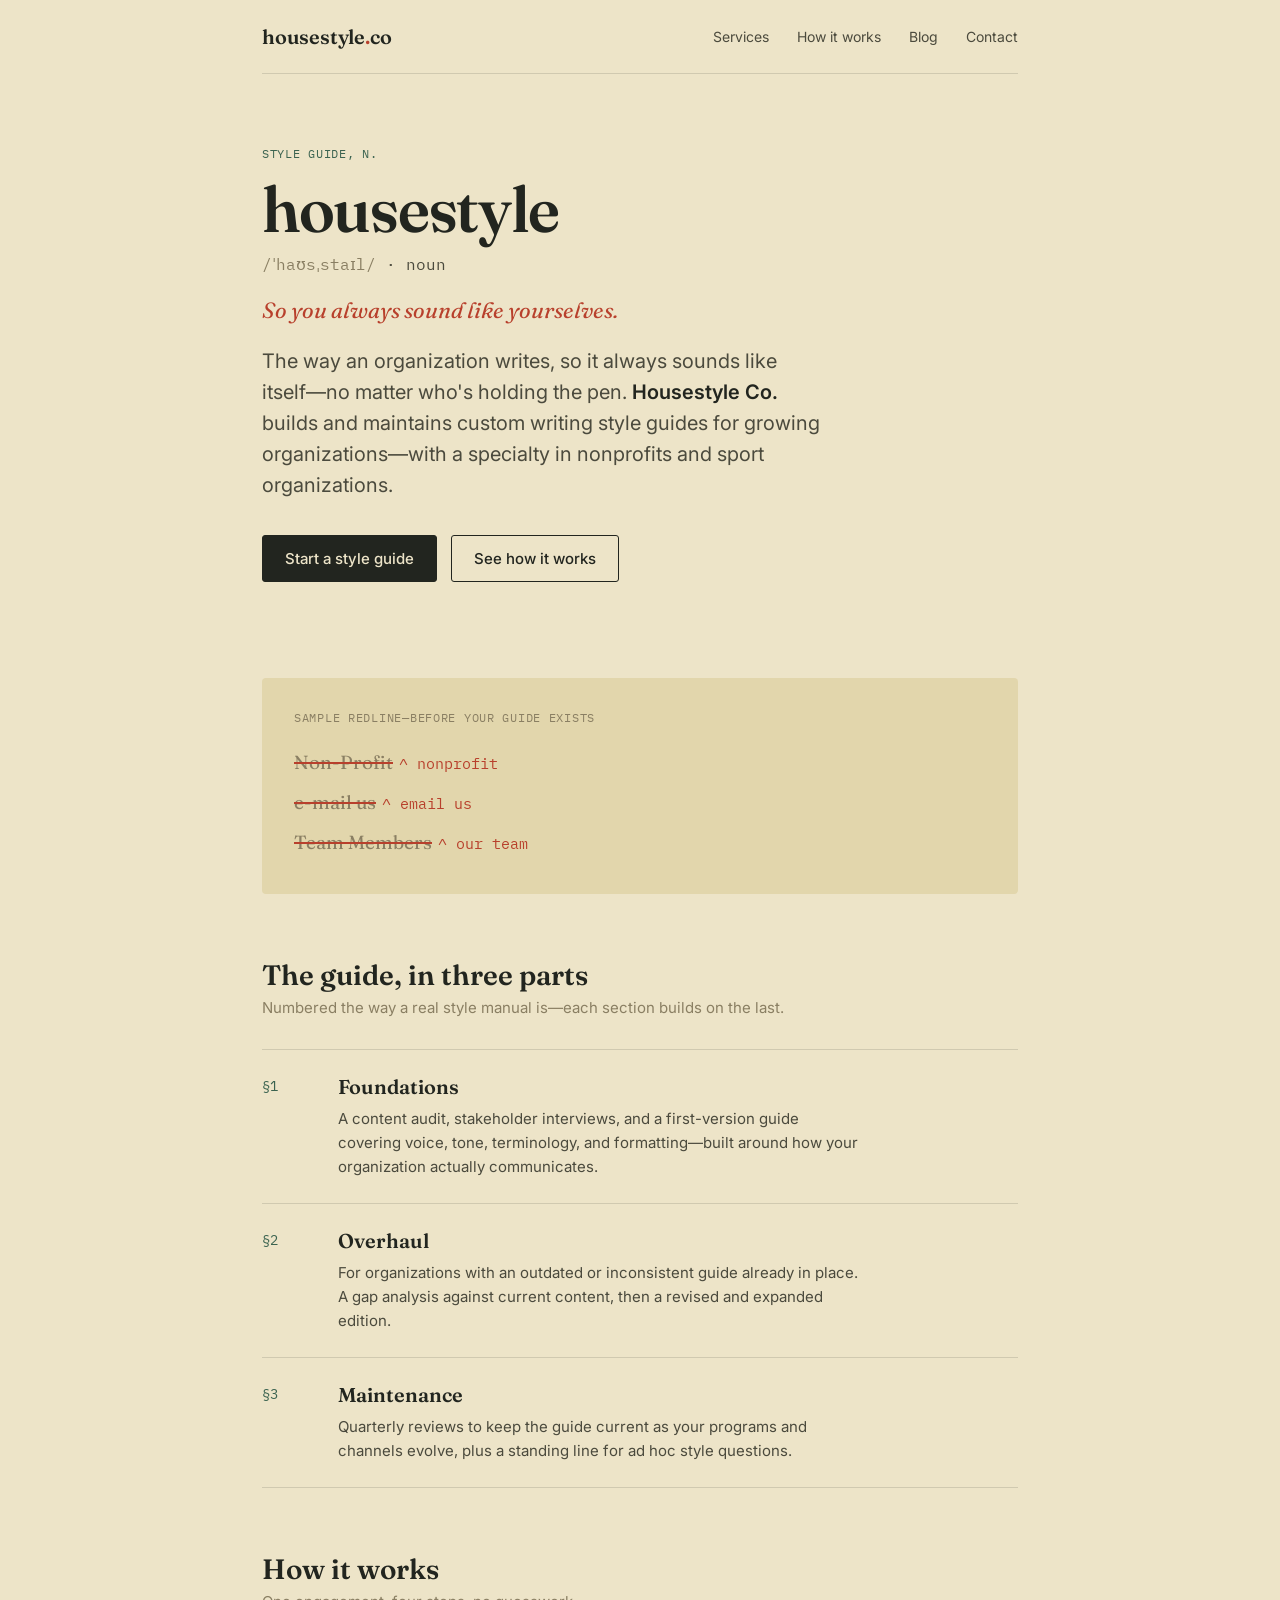
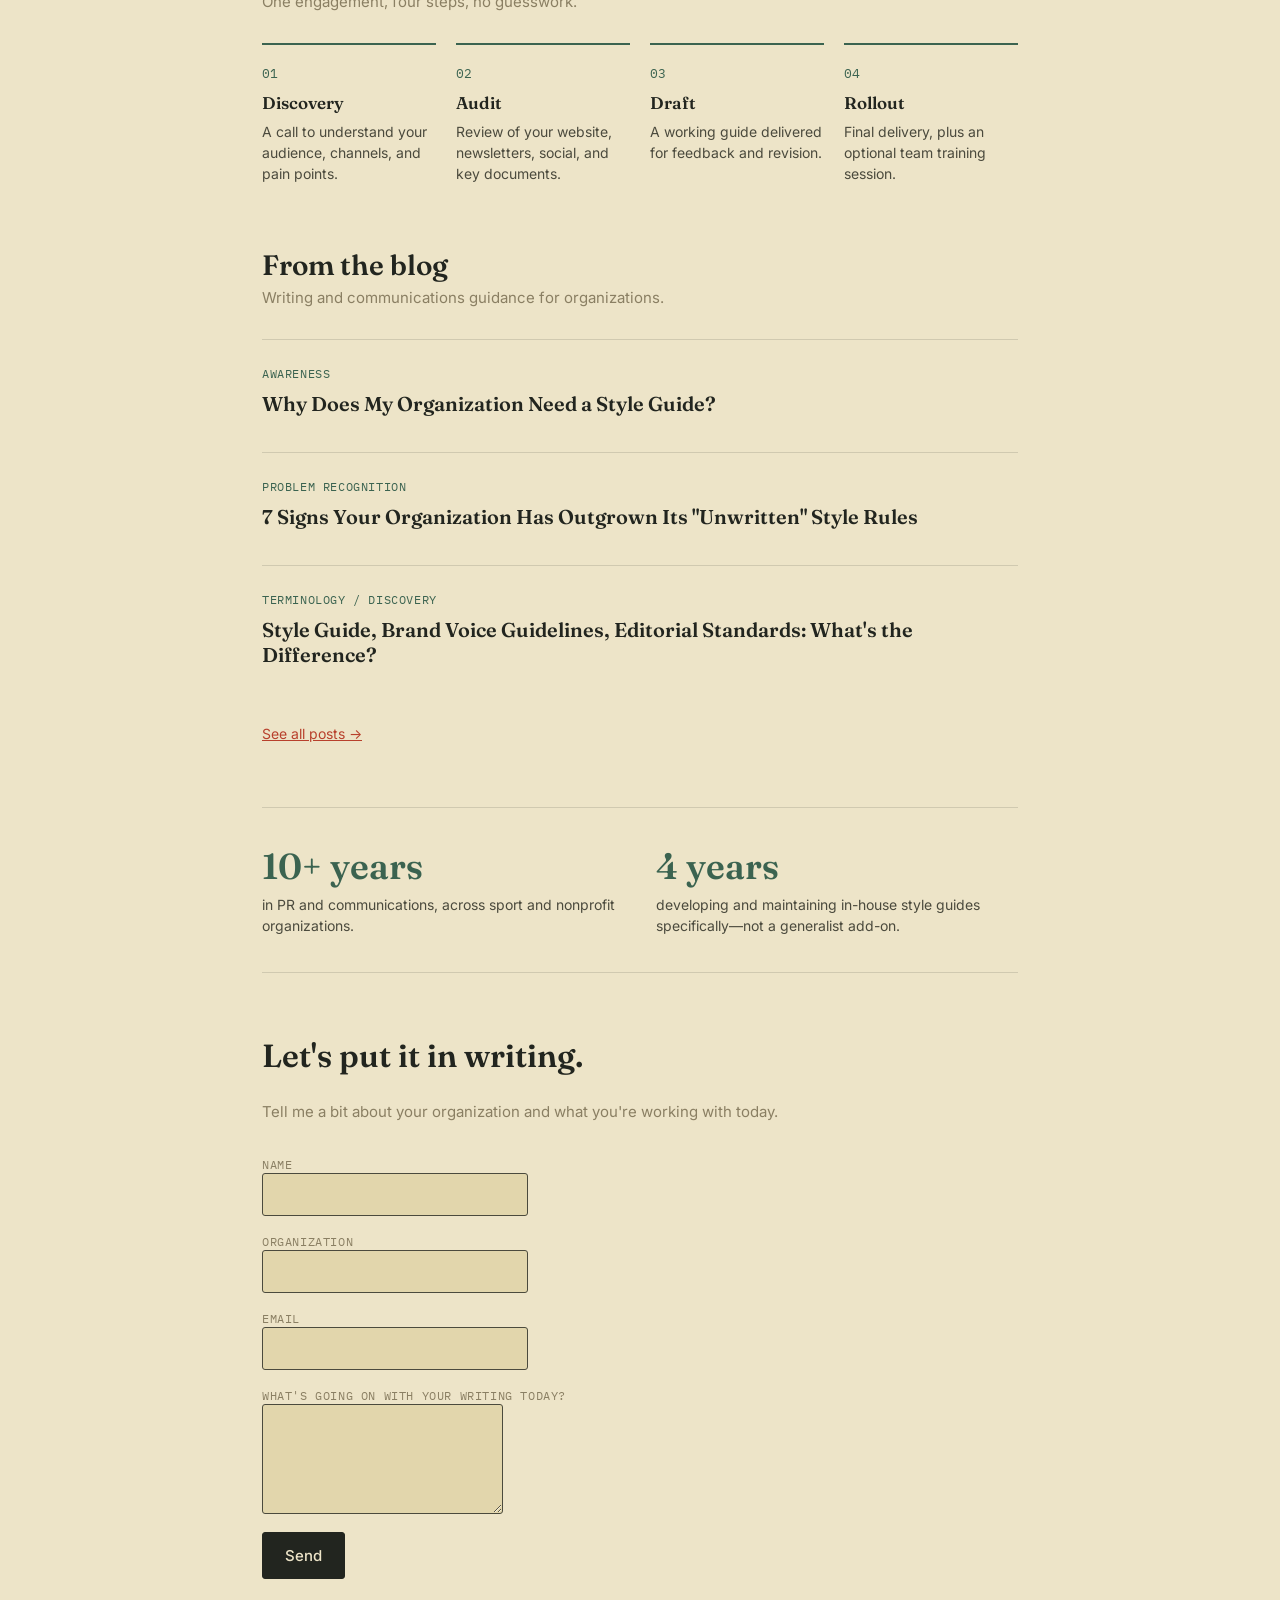
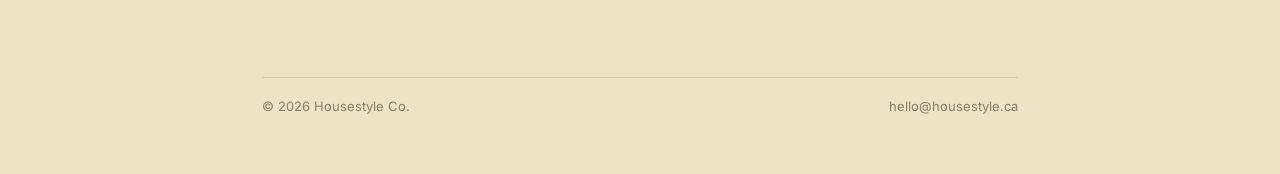
==== index.html @ fc8d3b24 "Wire contact and free-template forms to HubSpot Forms API Co-Authored-By: Claude Sonnet 5.5 <noreply" ====
<!DOCTYPE html>
<html lang="en">
<head>
<meta charset="UTF-8">
<meta name="viewport" content="width=device-width, initial-scale=1.0">

<title>Housestyle Co.—Writing Style Guides for Growing Organizations</title>
<meta name="description" content="So you always sound like yourselves. Housestyle Co. builds and maintains custom in-house writing style guides for growing organizations across Ontario, with a specialty in nonprofits and sport organizations.">
<meta name="keywords" content="writing style guide, in-house style guide, organizational communications, nonprofit communications, sport organization communications, content consistency, editorial style guide Ontario">
<meta name="robots" content="index, follow">
<meta name="author" content="Housestyle Co.">
<link rel="canonical" href="https://housestyle.ca/">

<!-- Open Graph -->
<meta property="og:type" content="website">
<meta property="og:url" content="https://housestyle.ca/">
<meta property="og:site_name" content="Housestyle Co.">
<meta property="og:title" content="Housestyle Co.—Writing Style Guides for Growing Organizations">
<meta property="og:description" content="Custom in-house writing style guides for growing organizations&mdash;voice, tone, terminology, and formatting, with a specialty in nonprofits and sport organizations.">
<meta property="og:image" content="https://housestyle.ca/og-image.png">
<meta property="og:locale" content="en_CA">

<!-- Twitter -->
<meta name="twitter:card" content="summary_large_image">
<meta name="twitter:title" content="Housestyle Co.—Writing Style Guides for Growing Organizations">
<meta name="twitter:description" content="Custom in-house writing style guides for growing organizations, with a specialty in nonprofits and sport organizations.">
<meta name="twitter:image" content="https://housestyle.ca/og-image.png">

<link rel="preconnect" href="https://fonts.googleapis.com">
<link rel="preconnect" href="https://fonts.gstatic.com" crossorigin>

<link rel="icon" href="data:image/svg+xml,<svg xmlns=%22http://www.w3.org/2000/svg%22 viewBox=%220 0 100 100%22><rect width=%22100%22 height=%22100%22 fill=%22%23EDE4C8%22/><text x=%2250%22 y=%2268%22 font-size=%2260%22 text-anchor=%22middle%22 fill=%22%22 fill-opacity=%220%22>h</text><rect x=%2222%22 y=%2222%22 width=%2256%22 height=%2256%22 fill=%22none%22 stroke=%22%23B8402C%22 stroke-width=%228%22/></svg>">

<script type="application/ld+json">
{
  "@context": "https://schema.org",
  "@type": "ProfessionalService",
  "name": "Housestyle Co.",
  "url": "https://housestyle.ca/",
  "description": "Housestyle Co. builds and maintains custom in-house writing style guides for growing organizations, covering voice, tone, terminology, and formatting. Specializes in nonprofits and sport organizations.",
  "email": "hello@housestyle.ca",
  "areaServed": {
    "@type": "State",
    "name": "Ontario"
  },
  "address": {
    "@type": "PostalAddress",
    "addressRegion": "ON",
    "addressCountry": "CA"
  },
  "serviceType": "Writing style guide consulting",
  "audience": [
    {"@type": "Audience", "audienceType": "Growing organizations"},
    {"@type": "Audience", "audienceType": "Nonprofit organizations"},
    {"@type": "Audience", "audienceType": "Sport organizations"}
  ]
}
</script>

<link rel="stylesheet" href="style.css">
</head>
<body>
<div class="wrap">

  <nav class="nav" aria-label="Primary">
    <a class="wordmark" href="#top">housestyle<span>.</span>co</a>
    <div class="navlinks">
      <a href="#services">Services</a>
      <a href="#how-it-works">How it works</a>
      <a href="blog/index.html">Blog</a>
      <a href="#contact">Contact</a>
    </div>
  </nav>

  <header id="top" class="hero">
    <div class="eyebrow">style guide, n.</div>
    <h1 class="headword">housestyle</h1>
    <p class="phonetic">/ˈhaʊsˌstaɪl/ <em>· noun</em></p>
    <p class="tagline">So you always sound like yourselves.</p>
    <p class="definition">
      The way an organization writes, so it always sounds like itself&mdash;no matter who's holding the pen.
      <strong>Housestyle Co.</strong> builds and maintains custom writing style guides for growing
      organizations&mdash;with a specialty in nonprofits and sport organizations.
    </p>
    <div class="cta-row">
      <a class="btn btn-primary" href="#contact">Start a style guide</a>
      <a class="btn btn-secondary" href="#how-it-works">See how it works</a>
    </div>
  </header>

  <main>
  <div class="demo">
    <div class="demo-label">Sample redline&mdash;before your guide exists</div>
    <div class="demo-line"><span class="strike">Non-Profit</span><span class="insert">nonprofit</span></div>
    <div class="demo-line"><span class="strike">e-mail us</span><span class="insert">email us</span></div>
    <div class="demo-line"><span class="strike">Team Members</span><span class="insert">our team</span></div>
  </div>

  <section id="services" class="services">
    <h2 class="section-title">The guide, in three parts</h2>
    <p class="section-sub">Numbered the way a real style manual is&mdash;each section builds on the last.</p>

    <div class="entry">
      <div class="entry-num">§1</div>
      <div>
        <h3 class="entry-title">Foundations</h3>
        <p class="entry-body">A content audit, stakeholder interviews, and a first-version guide covering voice, tone, terminology, and formatting&mdash;built around how your organization actually communicates.</p>
      </div>
    </div>
    <div class="entry">
      <div class="entry-num">§2</div>
      <div>
        <h3 class="entry-title">Overhaul</h3>
        <p class="entry-body">For organizations with an outdated or inconsistent guide already in place. A gap analysis against current content, then a revised and expanded edition.</p>
      </div>
    </div>
    <div class="entry">
      <div class="entry-num">§3</div>
      <div>
        <h3 class="entry-title">Maintenance</h3>
        <p class="entry-body">Quarterly reviews to keep the guide current as your programs and channels evolve, plus a standing line for ad hoc style questions.</p>
      </div>
    </div>
  </section>

  <section id="how-it-works" class="process">
    <h2 class="section-title">How it works</h2>
    <p class="section-sub">One engagement, four steps, no guesswork.</p>
    <div class="steps">
      <div class="step">
        <p class="step-num">01</p>
        <h3 class="step-title">Discovery</h3>
        <p class="step-body">A call to understand your audience, channels, and pain points.</p>
      </div>
      <div class="step">
        <p class="step-num">02</p>
        <h3 class="step-title">Audit</h3>
        <p class="step-body">Review of your website, newsletters, social, and key documents.</p>
      </div>
      <div class="step">
        <p class="step-num">03</p>
        <h3 class="step-title">Draft</h3>
        <p class="step-body">A working guide delivered for feedback and revision.</p>
      </div>
      <div class="step">
        <p class="step-num">04</p>
        <h3 class="step-title">Rollout</h3>
        <p class="step-body">Final delivery, plus an optional team training session.</p>
      </div>
    </div>
  </section>

  <div class="blog-list" style="margin:64px 0;">
    <h2 class="section-title">From the blog</h2>
    <p class="section-sub">Writing and communications guidance for organizations.</p>
    <a class="post-card" href="blog/why-your-organization-needs-a-style-guide.html">
      <p class="post-meta">Awareness</p>
      <h3 class="post-title" style="font-size:20px;">Why Does My Organization Need a Style Guide?</h3>
    </a>
    <a class="post-card" href="blog/signs-youve-outgrown-unwritten-style-rules.html">
      <p class="post-meta">Problem recognition</p>
      <h3 class="post-title" style="font-size:20px;">7 Signs Your Organization Has Outgrown Its "Unwritten" Style Rules</h3>
    </a>
    <a class="post-card" href="blog/style-guide-brand-voice-glossary.html">
      <p class="post-meta">Terminology / discovery</p>
      <h3 class="post-title" style="font-size:20px;">Style Guide, Brand Voice Guidelines, Editorial Standards: What's the Difference?</h3>
    </a>
    <p style="margin-top:20px;"><a href="blog/index.html" style="color:var(--redline);font-size:14px;">See all posts &rarr;</a></p>
  </div>

  <div class="about">
    <div>
      <p class="stat-num">10+ years</p>
      <p class="stat-label">in PR and communications, across sport and nonprofit organizations.</p>
    </div>
    <div>
      <p class="stat-num">4 years</p>
      <p class="stat-label">developing and maintaining in-house style guides specifically&mdash;not a generalist add-on.</p>
    </div>
  </div>

  <section id="contact" class="contact">
    <h2 class="closing-line">Let's put it in writing.</h2>
    <p class="section-sub" style="margin-bottom:0;">Tell me a bit about your organization and what you're working with today.</p>

    <form id="contact-form" class="contact-form">
      <div>
        <label for="name">Name</label><br>
        <input id="name" name="name" type="text" required>
      </div>
      <div>
        <label for="org">Organization</label><br>
        <input id="org" name="organization" type="text" required>
      </div>
      <div>
        <label for="email">Email</label><br>
        <input id="email" name="email" type="email" required>
      </div>
      <div>
        <label for="message">What's going on with your writing today?</label><br>
        <textarea id="message" name="message"></textarea>
      </div>
      <button class="btn btn-primary" type="submit" style="align-self:flex-start;">Send</button>
      <p id="form-status" style="font-size:14px;margin:0;min-height:20px;"></p>
    </form>
  </section>

  </main>

  <footer>
    <div class="footer-meta">
      <span>&copy; <span id="year"></span> Housestyle Co.</span>
      <span>hello@housestyle.ca</span>
    </div>
  </footer>

</div>
<script>
document.getElementById('year').textContent = new Date().getFullYear();

document.getElementById('contact-form').addEventListener('submit', async function(e){
  e.preventDefault();
  const form = e.target;
  const status = document.getElementById('form-status');
  const button = form.querySelector('button[type="submit"]');
  status.textContent = '';
  button.disabled = true;

  const fullName = form.name.value.trim();
  const space = fullName.indexOf(' ');
  const firstname = space === -1 ? fullName : fullName.slice(0, space);
  const lastname = space === -1 ? '' : fullName.slice(space + 1).trim();

  const fields = [
    {name: 'firstname', value: firstname},
    {name: 'lastname', value: lastname},
    {name: 'email', value: form.email.value},
    {name: 'company', value: form.organization.value},
    {name: 'message', value: form.message.value},
  ].filter(f => f.value);

  try {
    const res = await fetch('https://api.hsforms.com/submissions/v3/integration/submit/343915332/c9b7d177-c996-47ec-8a2b-8319d37bb933', {
      method: 'POST',
      headers: {'Content-Type': 'application/json'},
      body: JSON.stringify({
        fields: fields,
        context: {pageUri: window.location.href, pageName: document.title},
      }),
    });

    if (res.ok) {
      form.reset();
      status.textContent = 'Thanks—your message is in. I\'ll be in touch soon.';
    } else {
      status.textContent = 'Something went wrong—please email hello@housestyle.ca directly.';
    }
  } catch (err) {
    status.textContent = 'Something went wrong—please email hello@housestyle.ca directly.';
  }
  button.disabled = false;
});
</script>
</body>
</html>
---- style.css ----
@import url('https://fonts.googleapis.com/css2?family=Fraunces:opsz,wght@9..144,400;9..144,500;9..144,600&family=Inter:wght@400;500;600&family=IBM+Plex+Mono:wght@400;500&display=swap');

:root{
  --paper:#EDE4C8;
  --paper-2:#E2D6AC;
  --ink:#22251F;
  --ink-soft:#4B4A3D;
  --muted:#8A7F63;
  --redline:#B8402C;
  --stamp:#3B6350;
  --line: rgba(34,37,31,0.14);
}
*{box-sizing:border-box;}
html{scroll-behavior:smooth;}
body{margin:0;background:var(--paper);color:var(--ink);font-family:'Inter',sans-serif;}
.wrap{max-width:820px;margin:0 auto;padding:0 32px;}
a{color:inherit;}

/* nav */
.nav{position:sticky;top:0;background:var(--paper);z-index:10;display:flex;align-items:center;justify-content:space-between;padding:24px 0;border-bottom:1px solid var(--line);}
.wordmark{font-family:'Fraunces',serif;font-size:20px;font-weight:600;letter-spacing:-0.01em;text-decoration:none;}
.wordmark span{color:var(--redline);}
.navlinks{display:flex;gap:28px;font-size:14px;color:var(--ink-soft);}
.navlinks a{text-decoration:none;}
.navlinks a:hover{color:var(--redline);}

/* hero: dictionary entry */
.hero{padding:72px 0 40px;}
.eyebrow{font-family:'IBM Plex Mono',monospace;font-size:12px;letter-spacing:0.06em;text-transform:uppercase;color:var(--stamp);margin-bottom:18px;}
.headword{font-family:'Fraunces',serif;font-size:64px;font-weight:600;line-height:0.95;letter-spacing:-0.02em;margin:0;}
.phonetic{font-family:'IBM Plex Mono',monospace;font-size:16px;color:var(--muted);margin:14px 0 22px;}
.phonetic em{font-style:normal;color:var(--ink-soft);}
.tagline{font-family:'Fraunces',serif;font-style:italic;font-size:22px;color:var(--redline);margin:0 0 22px;}
.definition{font-size:20px;line-height:1.55;max-width:560px;color:var(--ink-soft);margin:0 0 34px;}
.definition strong{color:var(--ink);font-weight:600;}

.cta-row{display:flex;gap:14px;flex-wrap:wrap;}
.btn{font-family:'Inter',sans-serif;font-size:15px;font-weight:500;padding:13px 22px;border-radius:3px;text-decoration:none;display:inline-block;border:1px solid var(--ink);cursor:pointer;}
.btn-primary{background:var(--ink);color:var(--paper);}
.btn-primary:hover{background:var(--ink-soft);}
.btn-secondary{background:transparent;color:var(--ink);}
.btn-secondary:hover{background:var(--paper-2);}

/* redline demo */
.demo{margin:56px 0;padding:32px;background:var(--paper-2);border-radius:4px;}
.demo-label{font-family:'IBM Plex Mono',monospace;font-size:12px;text-transform:uppercase;letter-spacing:0.06em;color:var(--muted);margin-bottom:18px;}
.demo-line{font-family:'Fraunces',serif;font-size:19px;line-height:2.1;color:var(--ink-soft);}
.strike{text-decoration:line-through;text-decoration-color:var(--redline);text-decoration-thickness:1.5px;color:var(--muted);}
.insert{color:var(--redline);font-family:'IBM Plex Mono',monospace;font-size:15px;margin-left:6px;}
.insert::before{content:"^ ";}

/* shared section heading */
section{scroll-margin-top:90px;}
.section-title{font-family:'Fraunces',serif;font-size:28px;font-weight:600;margin:0 0 6px;}
.section-sub{color:var(--muted);font-size:15px;margin:0 0 32px;}

/* services */
.services{margin:64px 0;}
.entry{display:grid;grid-template-columns:56px 1fr;gap:20px;padding:24px 0;border-top:1px solid var(--line);}
.entry:last-child{border-bottom:1px solid var(--line);}
.entry-num{font-family:'IBM Plex Mono',monospace;font-size:14px;color:var(--stamp);padding-top:3px;}
.entry-title{font-family:'Fraunces',serif;font-size:20px;font-weight:600;margin:0 0 8px;}
.entry-body{font-size:15px;line-height:1.6;color:var(--ink-soft);margin:0;max-width:520px;}

/* how it works */
.process{margin:64px 0;}
.steps{display:grid;grid-template-columns:repeat(4,1fr);gap:20px;}
.step{padding:20px 0 0;border-top:2px solid var(--stamp);}
.step-num{font-family:'IBM Plex Mono',monospace;font-size:13px;color:var(--stamp);margin:0 0 10px;}
.step-title{font-family:'Fraunces',serif;font-size:17px;font-weight:600;margin:0 0 8px;}
.step-body{font-size:14px;line-height:1.5;color:var(--ink-soft);margin:0;}

/* credentials */
.about{margin:64px 0;padding:36px 0;border-top:1px solid var(--line);border-bottom:1px solid var(--line);display:grid;grid-template-columns:1fr 1fr;gap:32px;}
.stat-num{font-family:'Fraunces',serif;font-size:36px;font-weight:600;color:var(--stamp);margin:0;}
.stat-label{font-size:14px;color:var(--ink-soft);margin:6px 0 0;line-height:1.5;}

/* contact */
.contact{margin:64px 0;}
.closing-line{font-family:'Fraunces',serif;font-size:32px;font-weight:600;line-height:1.2;max-width:480px;margin:0 0 26px;}
.contact-form{max-width:480px;margin-top:32px;display:flex;flex-direction:column;gap:14px;}
.contact-form label{font-family:'IBM Plex Mono',monospace;font-size:12px;text-transform:uppercase;letter-spacing:0.05em;color:var(--muted);}
.contact-form input,.contact-form textarea{font-family:'Inter',sans-serif;font-size:15px;padding:11px 12px;border:1px solid var(--ink-soft);border-radius:3px;background:var(--paper-2);color:var(--ink);}
.contact-form textarea{min-height:110px;resize:vertical;}
.contact-form input:focus,.contact-form textarea:focus{outline:2px solid var(--redline);outline-offset:1px;}

footer{padding:0 0 60px;}
.footer-meta{margin-top:16px;padding-top:20px;border-top:1px solid var(--line);font-size:13px;color:var(--muted);display:flex;justify-content:space-between;flex-wrap:wrap;gap:8px;}

/* ---- blog-specific additions ---- */

/* blog index list */
.blog-list{margin:56px 0;}
.post-card{display:block;padding:26px 0;border-top:1px solid var(--line);text-decoration:none;color:inherit;}
.post-card:last-child{border-bottom:1px solid var(--line);}
.post-meta{font-family:'IBM Plex Mono',monospace;font-size:12px;text-transform:uppercase;letter-spacing:0.05em;color:var(--stamp);margin:0 0 10px;}
.post-title{font-family:'Fraunces',serif;font-size:24px;font-weight:600;margin:0 0 10px;}
.post-card:hover .post-title{color:var(--redline);}
.post-excerpt{font-size:15px;line-height:1.6;color:var(--ink-soft);margin:0;max-width:600px;}

/* article page */
.article-header{padding:56px 0 32px;border-bottom:1px solid var(--line);}
.breadcrumb{font-family:'IBM Plex Mono',monospace;font-size:12px;color:var(--muted);margin:0 0 22px;text-decoration:none;display:inline-block;}
.breadcrumb:hover{color:var(--redline);}
.article-title{font-family:'Fraunces',serif;font-size:42px;font-weight:600;line-height:1.1;letter-spacing:-0.01em;margin:0 0 16px;}
.article-meta{font-family:'IBM Plex Mono',monospace;font-size:12px;text-transform:uppercase;letter-spacing:0.05em;color:var(--stamp);}

.article-body{padding:44px 0 20px;font-size:17px;line-height:1.75;color:var(--ink-soft);max-width:680px;}
.article-body h2{font-family:'Fraunces',serif;font-size:26px;font-weight:600;color:var(--ink);margin:44px 0 16px;}
.article-body h2:first-child{margin-top:0;}
.article-body p{margin:0 0 20px;}
.article-body ul{margin:0 0 20px;padding-left:22px;}
.article-body li{margin:0 0 10px;}
.article-body strong{color:var(--ink);font-weight:600;}
.article-body a{color:var(--redline);text-decoration-thickness:1.5px;}
.article-body hr{border:none;border-top:1px solid var(--line);margin:44px 0 28px;}
.article-cta{font-size:16px;line-height:1.6;color:var(--ink-soft);font-style:italic;}
.article-cta a{font-style:normal;}

.template-cta{margin:40px 0;padding:28px;background:var(--paper-2);border-radius:4px;border-left:3px solid var(--redline);}
.template-cta-label{font-family:'IBM Plex Mono',monospace;font-size:12px;text-transform:uppercase;letter-spacing:0.06em;color:var(--stamp);margin:0 0 10px;}
.template-cta-title{font-family:'Fraunces',serif;font-size:21px;font-weight:600;color:var(--ink);margin:0 0 8px;}
.template-cta-body{font-size:15px;line-height:1.6;color:var(--ink-soft);margin:0 0 18px;max-width:480px;}

.article-nav{display:flex;justify-content:space-between;padding:32px 0 60px;border-top:1px solid var(--line);margin-top:20px;font-size:14px;}
.article-nav a{text-decoration:none;color:var(--ink-soft);}
.article-nav a:hover{color:var(--redline);}

@media(max-width:640px){
  .headword{font-size:40px;}
  .article-title{font-size:30px;}
  .about{grid-template-columns:1fr;}
  .steps{grid-template-columns:1fr 1fr;}
  .nav{flex-direction:column;align-items:flex-start;gap:14px;position:static;}
}
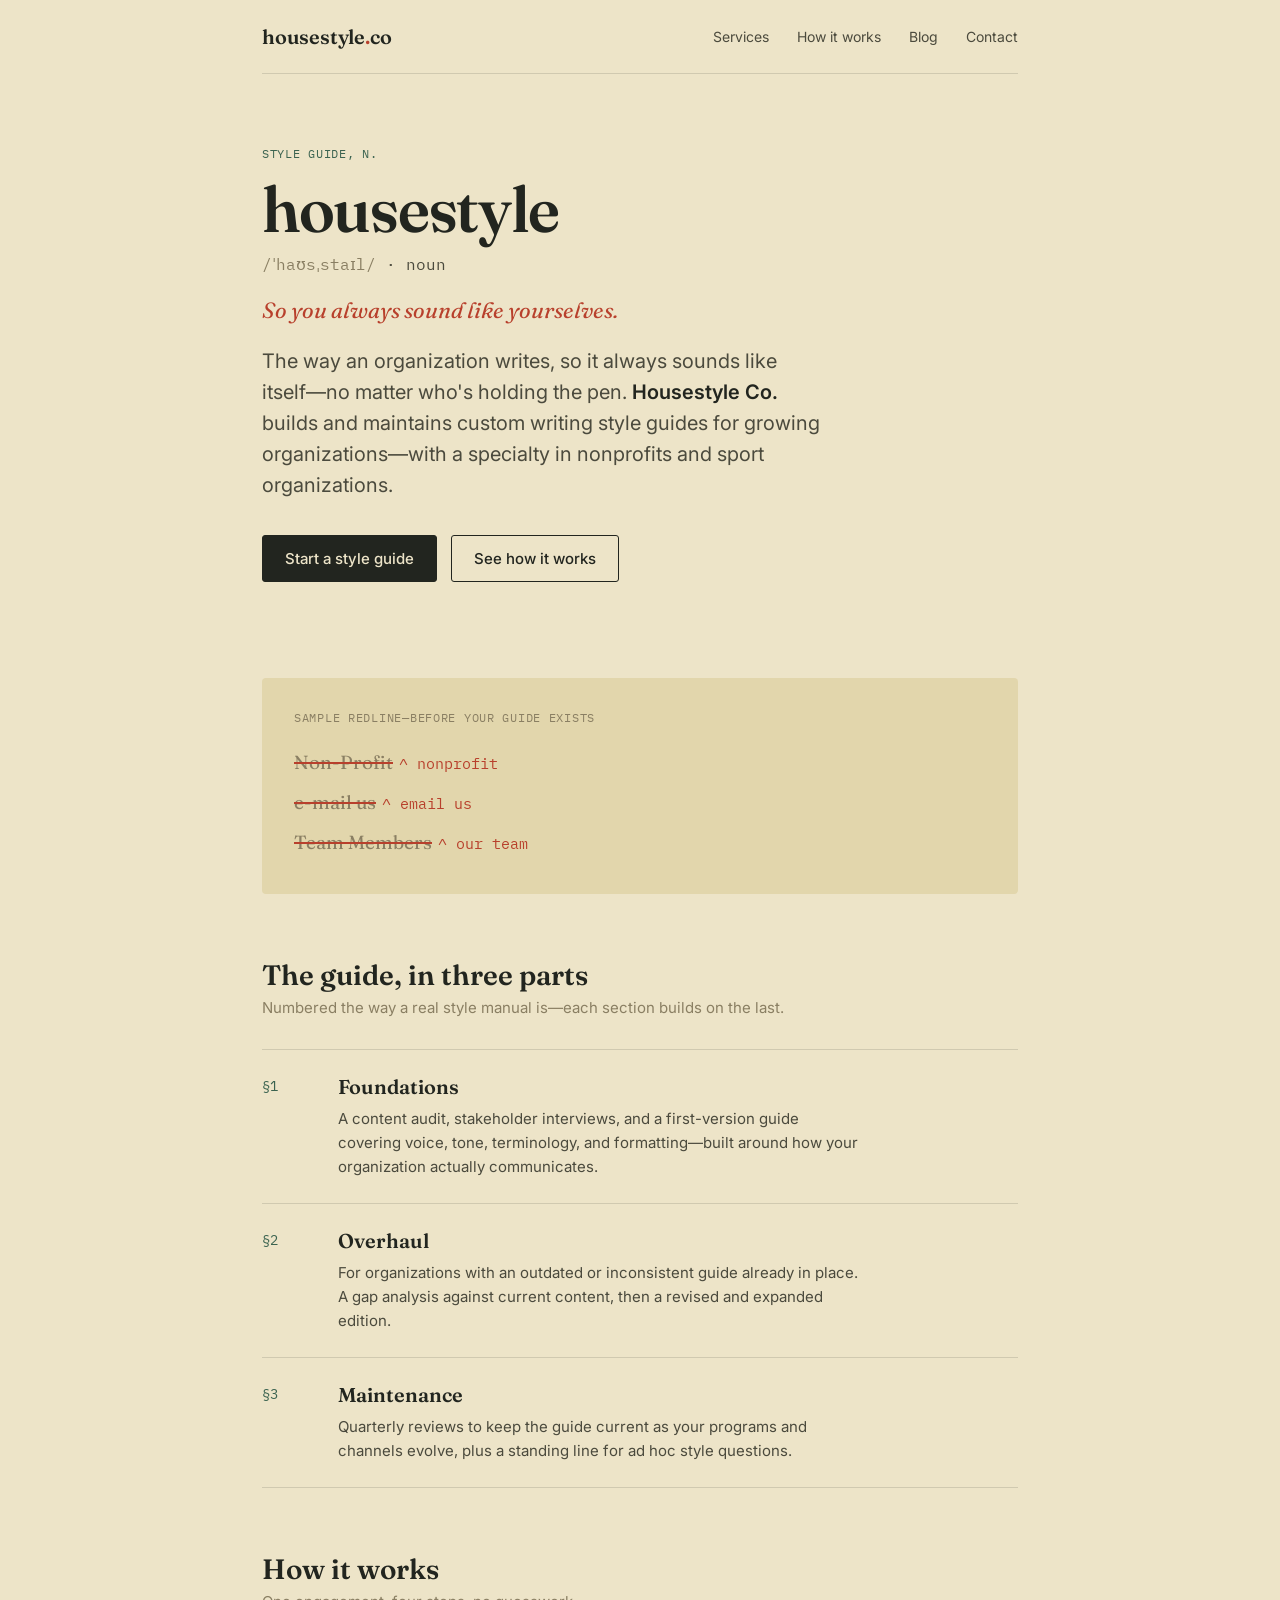
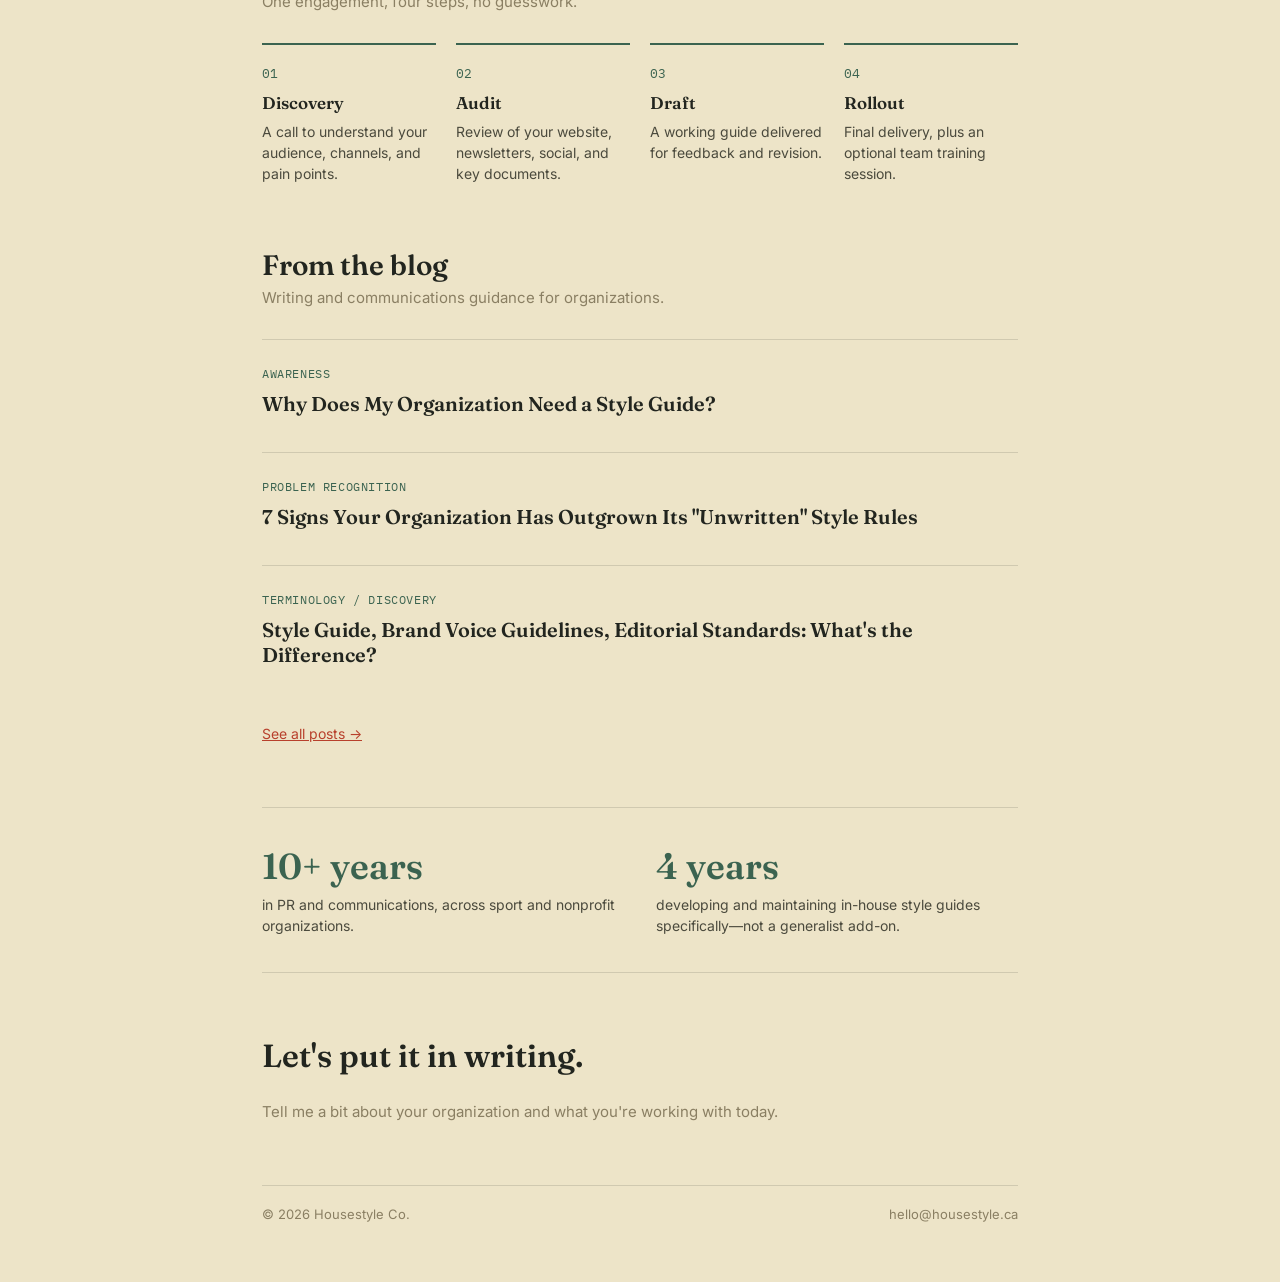
==== commit a8054258: "Switch contact and free-template forms to HubSpot embedded forms, styled to match Co-Authored-By: Cl" ====
--- a/index.html
+++ b/index.html
@@ -183,26 +183,7 @@
     <h2 class="closing-line">Let's put it in writing.</h2>
     <p class="section-sub" style="margin-bottom:0;">Tell me a bit about your organization and what you're working with today.</p>
 
-    <form id="contact-form" class="contact-form">
-      <div>
-        <label for="name">Name</label><br>
-        <input id="name" name="name" type="text" required>
-      </div>
-      <div>
-        <label for="org">Organization</label><br>
-        <input id="org" name="organization" type="text" required>
-      </div>
-      <div>
-        <label for="email">Email</label><br>
-        <input id="email" name="email" type="email" required>
-      </div>
-      <div>
-        <label for="message">What's going on with your writing today?</label><br>
-        <textarea id="message" name="message"></textarea>
-      </div>
-      <button class="btn btn-primary" type="submit" style="align-self:flex-start;">Send</button>
-      <p id="form-status" style="font-size:14px;margin:0;min-height:20px;"></p>
-    </form>
+    <div class="hs-form-wrap" id="hs-contact-form"></div>
   </section>
 
   </main>
@@ -215,50 +196,17 @@
   </footer>
 
 </div>
+<script charset="utf-8" src="https://js.hsforms.net/forms/embed/v2.js"></script>
 <script>
 document.getElementById('year').textContent = new Date().getFullYear();
 
-document.getElementById('contact-form').addEventListener('submit', async function(e){
-  e.preventDefault();
-  const form = e.target;
-  const status = document.getElementById('form-status');
-  const button = form.querySelector('button[type="submit"]');
-  status.textContent = '';
-  button.disabled = true;
-
-  const fullName = form.name.value.trim();
-  const space = fullName.indexOf(' ');
-  const firstname = space === -1 ? fullName : fullName.slice(0, space);
-  const lastname = space === -1 ? '' : fullName.slice(space + 1).trim();
-
-  const fields = [
-    {name: 'firstname', value: firstname},
-    {name: 'lastname', value: lastname},
-    {name: 'email', value: form.email.value},
-    {name: 'company', value: form.organization.value},
-    {name: 'message', value: form.message.value},
-  ].filter(f => f.value);
-
-  try {
-    const res = await fetch('https://api.hsforms.com/submissions/v3/integration/submit/343915332/c9b7d177-c996-47ec-8a2b-8319d37bb933', {
-      method: 'POST',
-      headers: {'Content-Type': 'application/json'},
-      body: JSON.stringify({
-        fields: fields,
-        context: {pageUri: window.location.href, pageName: document.title},
-      }),
-    });
-
-    if (res.ok) {
-      form.reset();
-      status.textContent = 'Thanks—your message is in. I\'ll be in touch soon.';
-    } else {
-      status.textContent = 'Something went wrong—please email hello@housestyle.ca directly.';
-    }
-  } catch (err) {
-    status.textContent = 'Something went wrong—please email hello@housestyle.ca directly.';
-  }
-  button.disabled = false;
+hbspt.forms.create({
+  region: 'na3',
+  portalId: '343915332',
+  formId: 'c9b7d177-c996-47ec-8a2b-8319d37bb933',
+  target: '#hs-contact-form',
+  css: '',
+  cssRequired: '',
 });
 </script>
 </body>
--- a/style.css
+++ b/style.css
@@ -133,3 +133,21 @@
   .steps{grid-template-columns:1fr 1fr;}
   .nav{flex-direction:column;align-items:flex-start;gap:14px;position:static;}
 }
+
+/* ---- HubSpot embedded forms ---- */
+.hs-form-wrap{max-width:480px;margin-top:32px;}
+.hs-form-wrap form.hs-form{display:flex;flex-direction:column;gap:14px;margin:0;font-family:'Inter',sans-serif;}
+.hs-form-wrap fieldset{max-width:none !important;border:0;margin:0;padding:0;}
+.hs-form-wrap .hs-form-field{margin:0 0 14px;}
+.hs-form-wrap .hs-form-field>label,.hs-form-wrap label{display:block;font-family:'IBM Plex Mono',monospace;font-size:12px;text-transform:uppercase;letter-spacing:0.05em;color:var(--muted);margin-bottom:6px;}
+.hs-form-wrap .hs-form-required{color:var(--redline);margin-left:2px;}
+.hs-form-wrap .input{margin:0;}
+.hs-form-wrap input.hs-input,.hs-form-wrap textarea.hs-input{width:100% !important;box-sizing:border-box;font-family:'Inter',sans-serif;font-size:15px;padding:11px 12px;border:1px solid var(--ink-soft);border-radius:3px;background:var(--paper-2);color:var(--ink);}
+.hs-form-wrap textarea.hs-input{min-height:110px;resize:vertical;}
+.hs-form-wrap input.hs-input:focus,.hs-form-wrap textarea.hs-input:focus{outline:2px solid var(--redline);outline-offset:1px;}
+.hs-form-wrap .hs-error-msgs{list-style:none;margin:6px 0 0;padding:0;}
+.hs-form-wrap .hs-error-msg,.hs-form-wrap .hs-error-msgs label{color:var(--redline);font-family:'Inter',sans-serif;font-size:13px;text-transform:none;letter-spacing:0;}
+.hs-form-wrap input.hs-button{font-family:'Inter',sans-serif;font-size:15px;font-weight:500;padding:13px 22px;border-radius:3px;border:1px solid var(--ink);background:var(--ink);color:var(--paper);cursor:pointer;}
+.hs-form-wrap input.hs-button:hover{background:var(--ink-soft);}
+.hs-form-wrap .submitted-message{font-family:'Fraunces',serif;font-size:20px;color:var(--stamp);}
+.hs-form-wrap .hs-richtext,.hs-form-wrap .legal-consent-container{font-size:13px;color:var(--muted);}
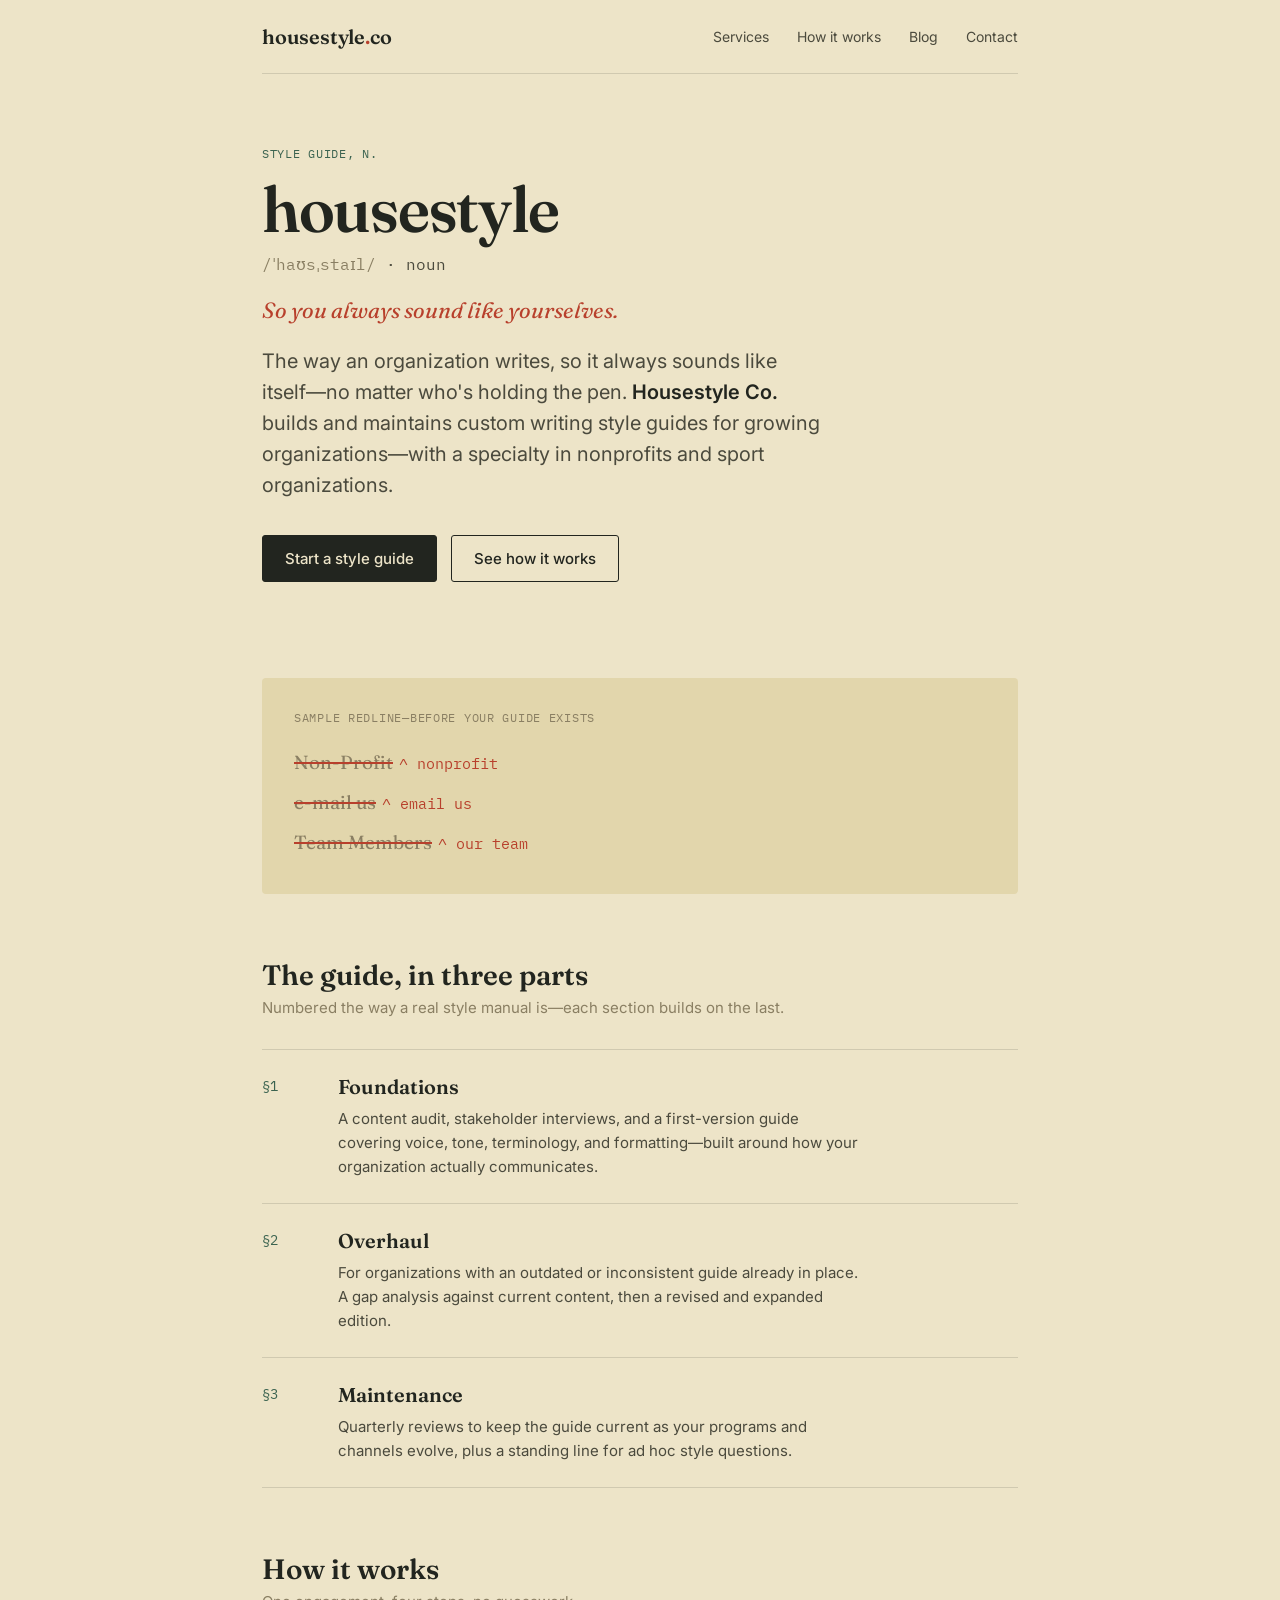
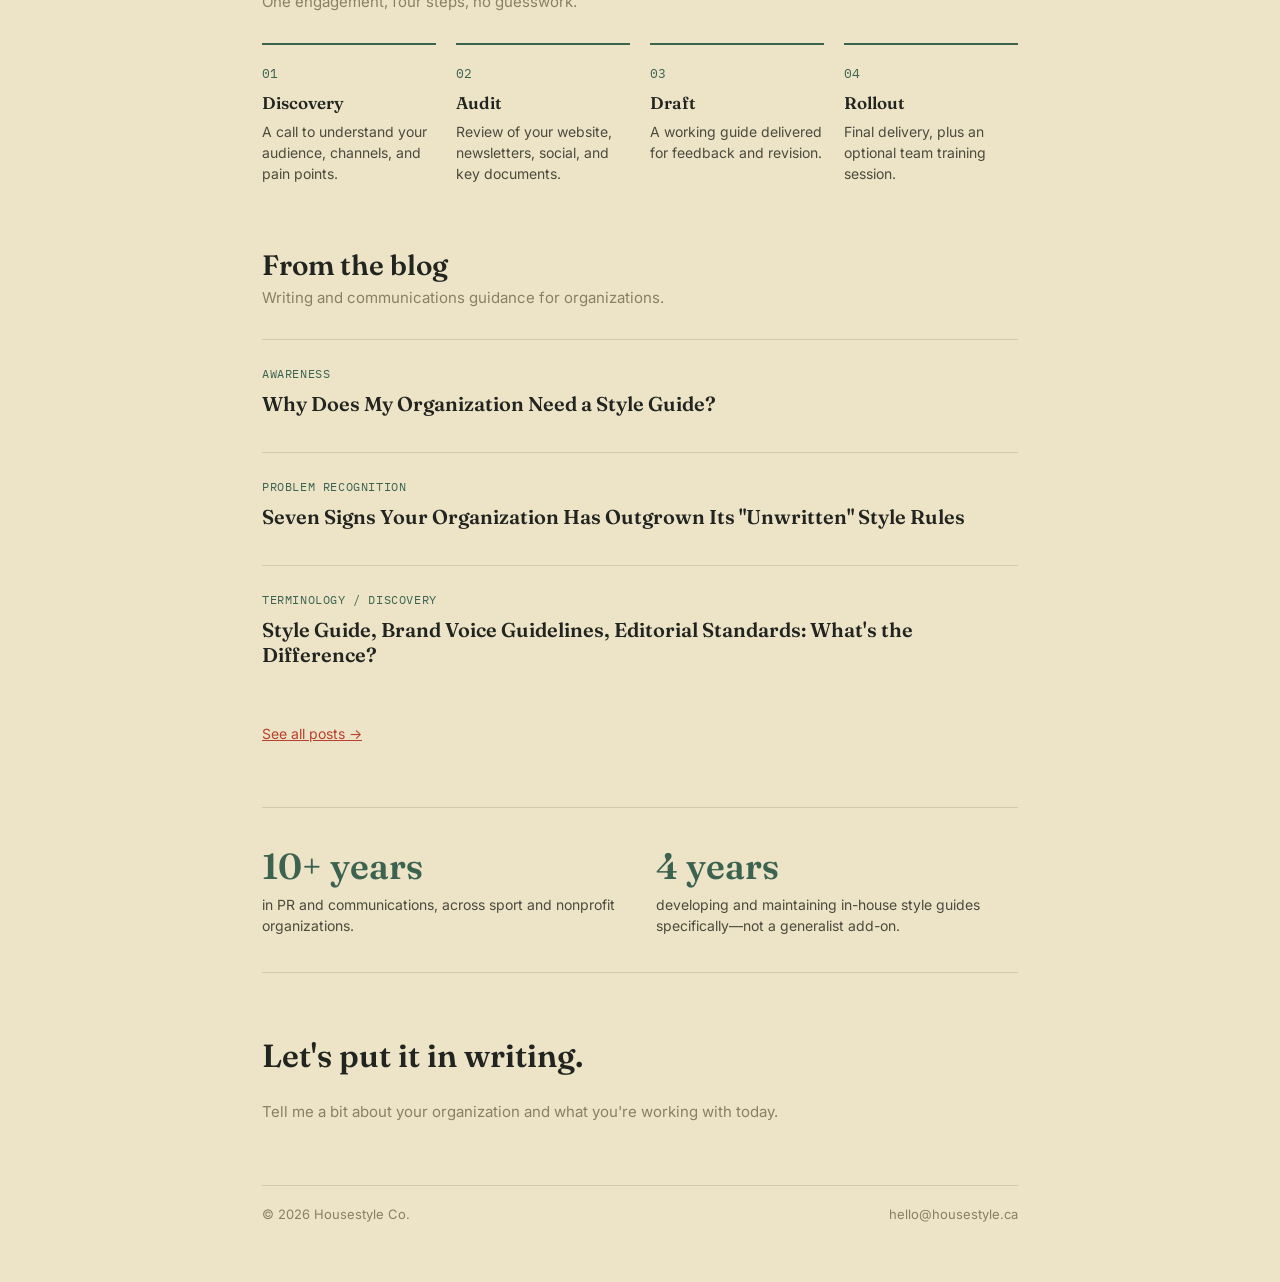
==== commit 60c69190: "Seven Signs title on main page; spell out numbers in compounds Co-Authored-By: Claude Sonnet 5.5 <no" ====
--- a/index.html
+++ b/index.html
@@ -159,7 +159,7 @@
     </a>
     <a class="post-card" href="blog/signs-youve-outgrown-unwritten-style-rules.html">
       <p class="post-meta">Problem recognition</p>
-      <h3 class="post-title" style="font-size:20px;">7 Signs Your Organization Has Outgrown Its "Unwritten" Style Rules</h3>
+      <h3 class="post-title" style="font-size:20px;">Seven Signs Your Organization Has Outgrown Its "Unwritten" Style Rules</h3>
     </a>
     <a class="post-card" href="blog/style-guide-brand-voice-glossary.html">
       <p class="post-meta">Terminology / discovery</p>
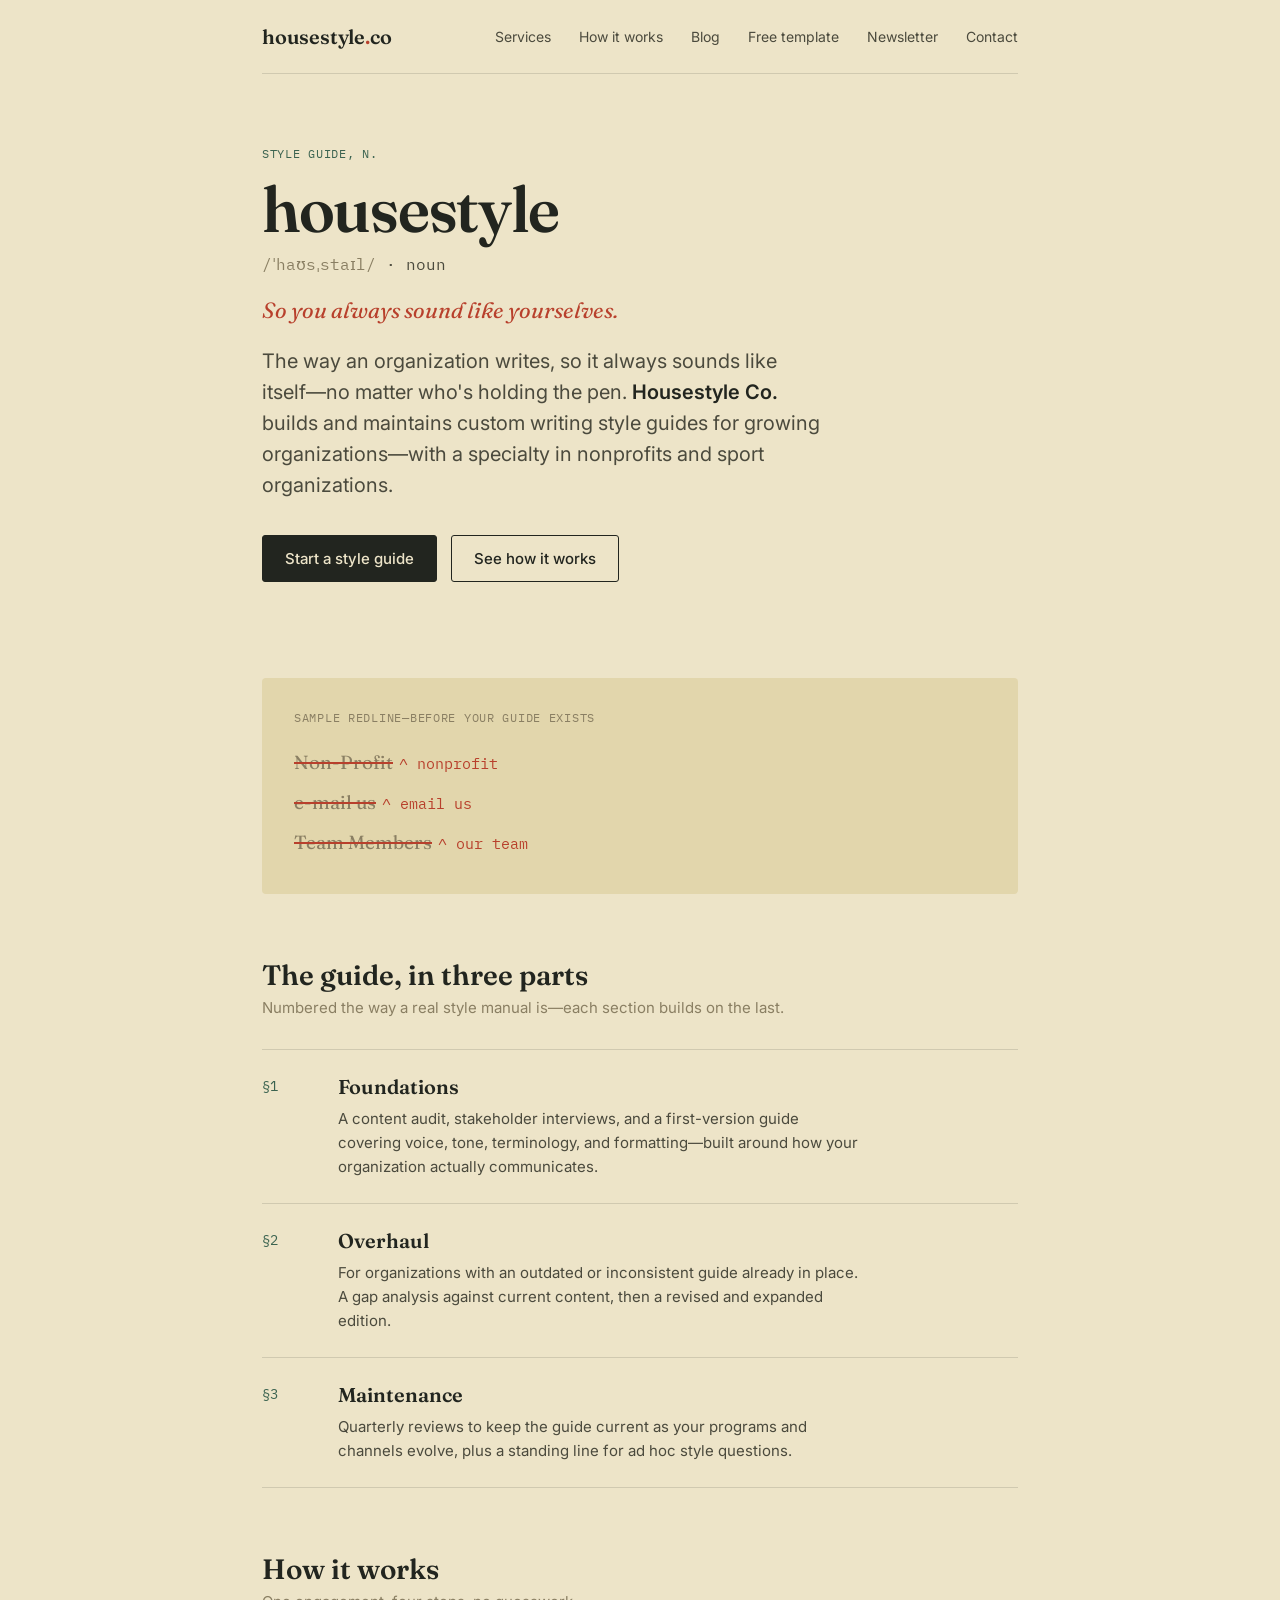
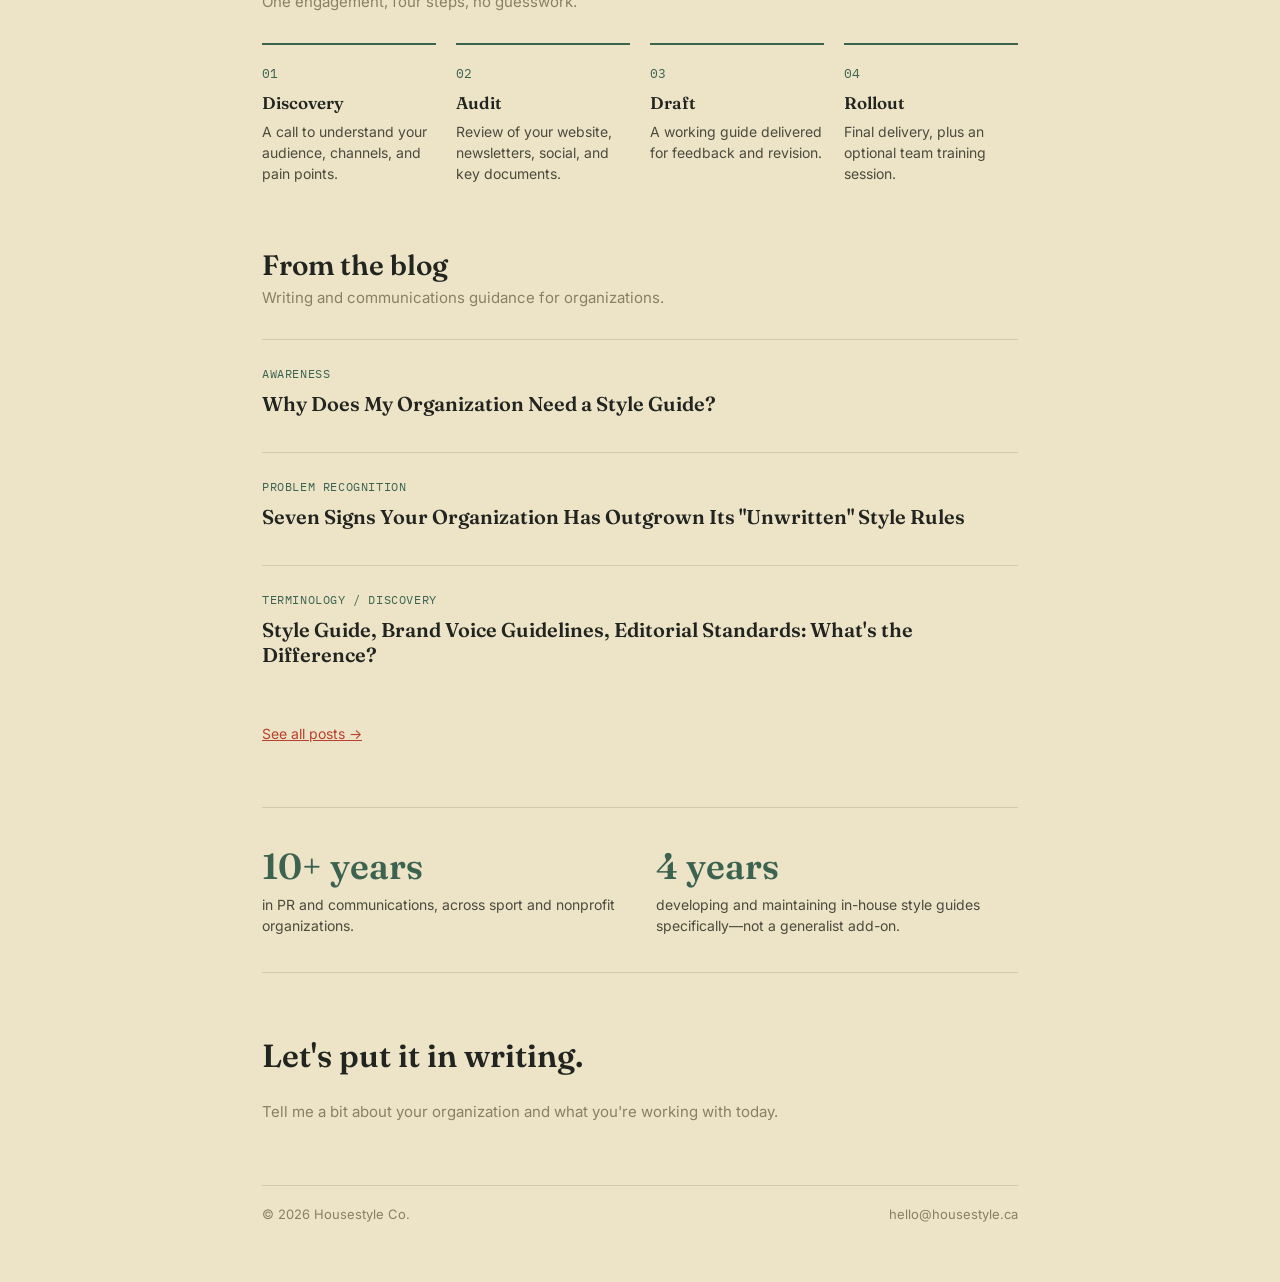
==== commit 6781bb40: "Add Free template and Newsletter links to the top menu Co-Authored-By: Claude Sonnet 5.5 <noreply@an" ====
--- a/index.html
+++ b/index.html
@@ -68,6 +68,8 @@
       <a href="#services">Services</a>
       <a href="#how-it-works">How it works</a>
       <a href="blog/index.html">Blog</a>
+      <a href="free-template/index.html">Free template</a>
+      <a href="https://housestyleca.substack.com" target="_blank" rel="noopener">Newsletter</a>
       <a href="#contact">Contact</a>
     </div>
   </nav>
--- a/style.css
+++ b/style.css
@@ -132,6 +132,7 @@
   .about{grid-template-columns:1fr;}
   .steps{grid-template-columns:1fr 1fr;}
   .nav{flex-direction:column;align-items:flex-start;gap:14px;position:static;}
+  .navlinks{flex-wrap:wrap;gap:8px 20px;}
 }
 
 /* ---- HubSpot embedded forms ---- */
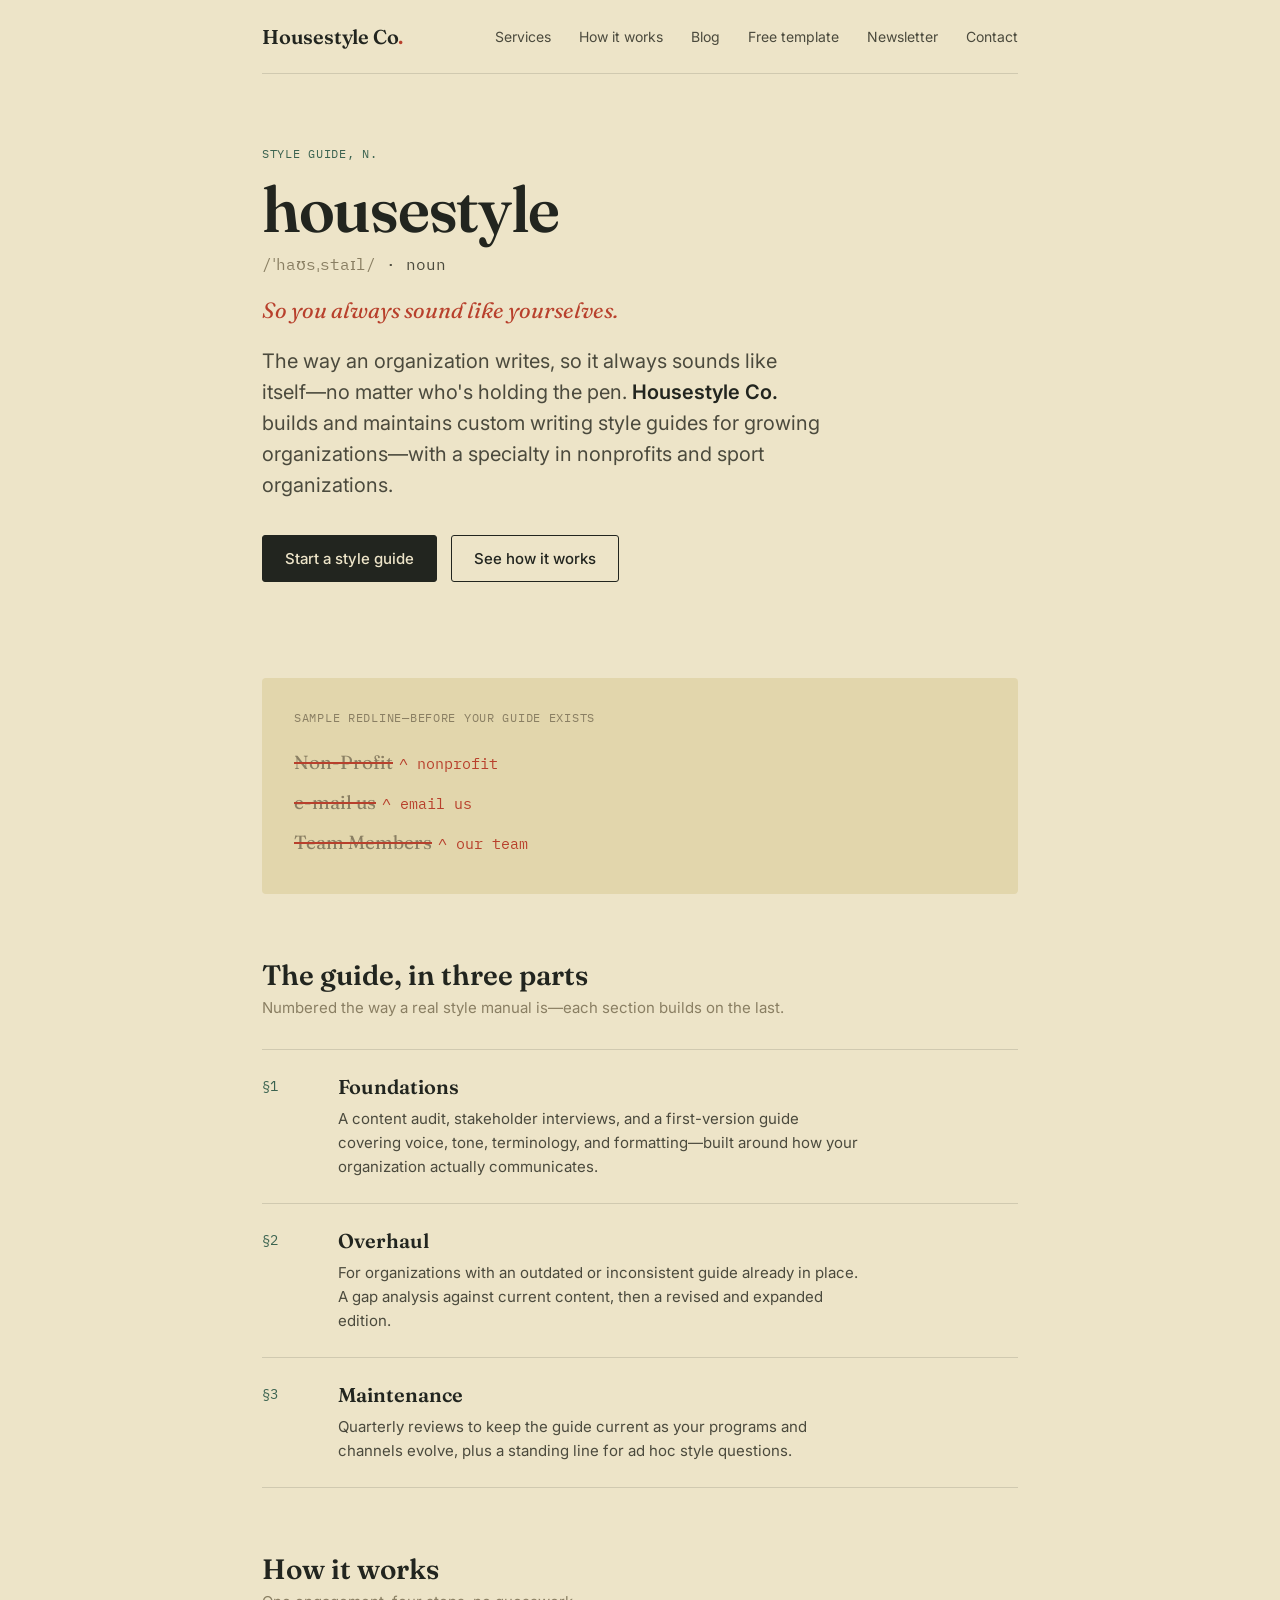
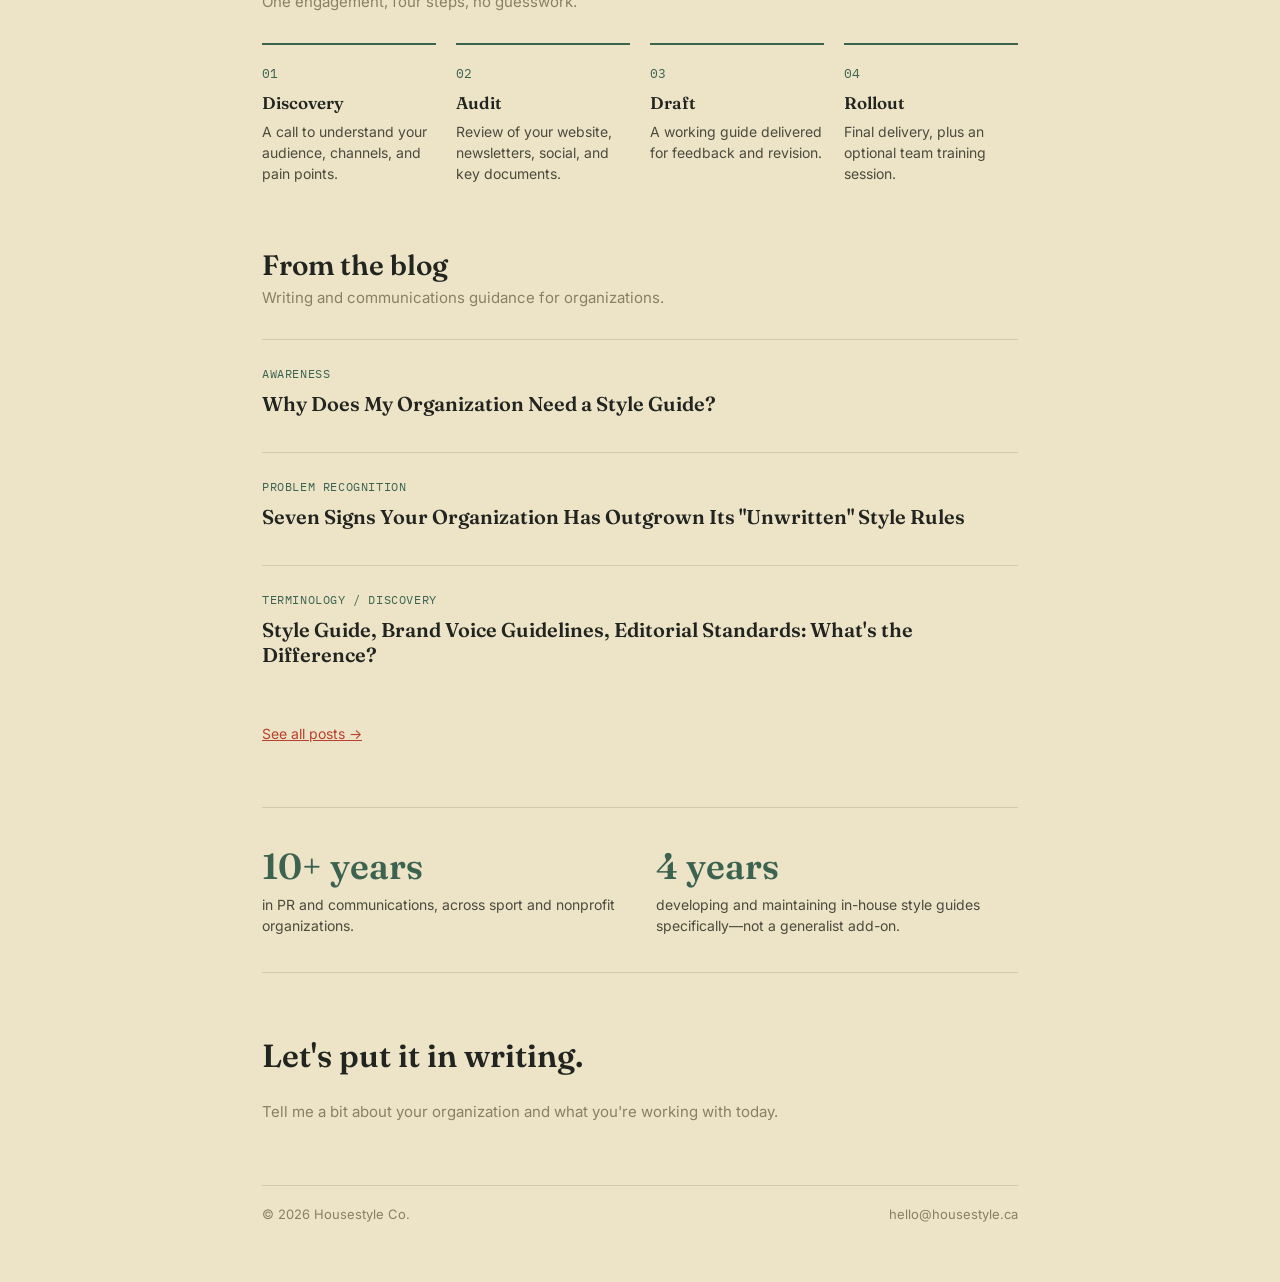
==== commit c011dc49: "Update wordmark to Housestyle Co. Header wordmark now reads Housestyle Co. with a redline period, re" ====
--- a/index.html
+++ b/index.html
@@ -63,7 +63,7 @@
 <div class="wrap">
 
   <nav class="nav" aria-label="Primary">
-    <a class="wordmark" href="#top">housestyle<span>.</span>co</a>
+    <a class="wordmark" href="#top">Housestyle Co<span>.</span></a>
     <div class="navlinks">
       <a href="#services">Services</a>
       <a href="#how-it-works">How it works</a>
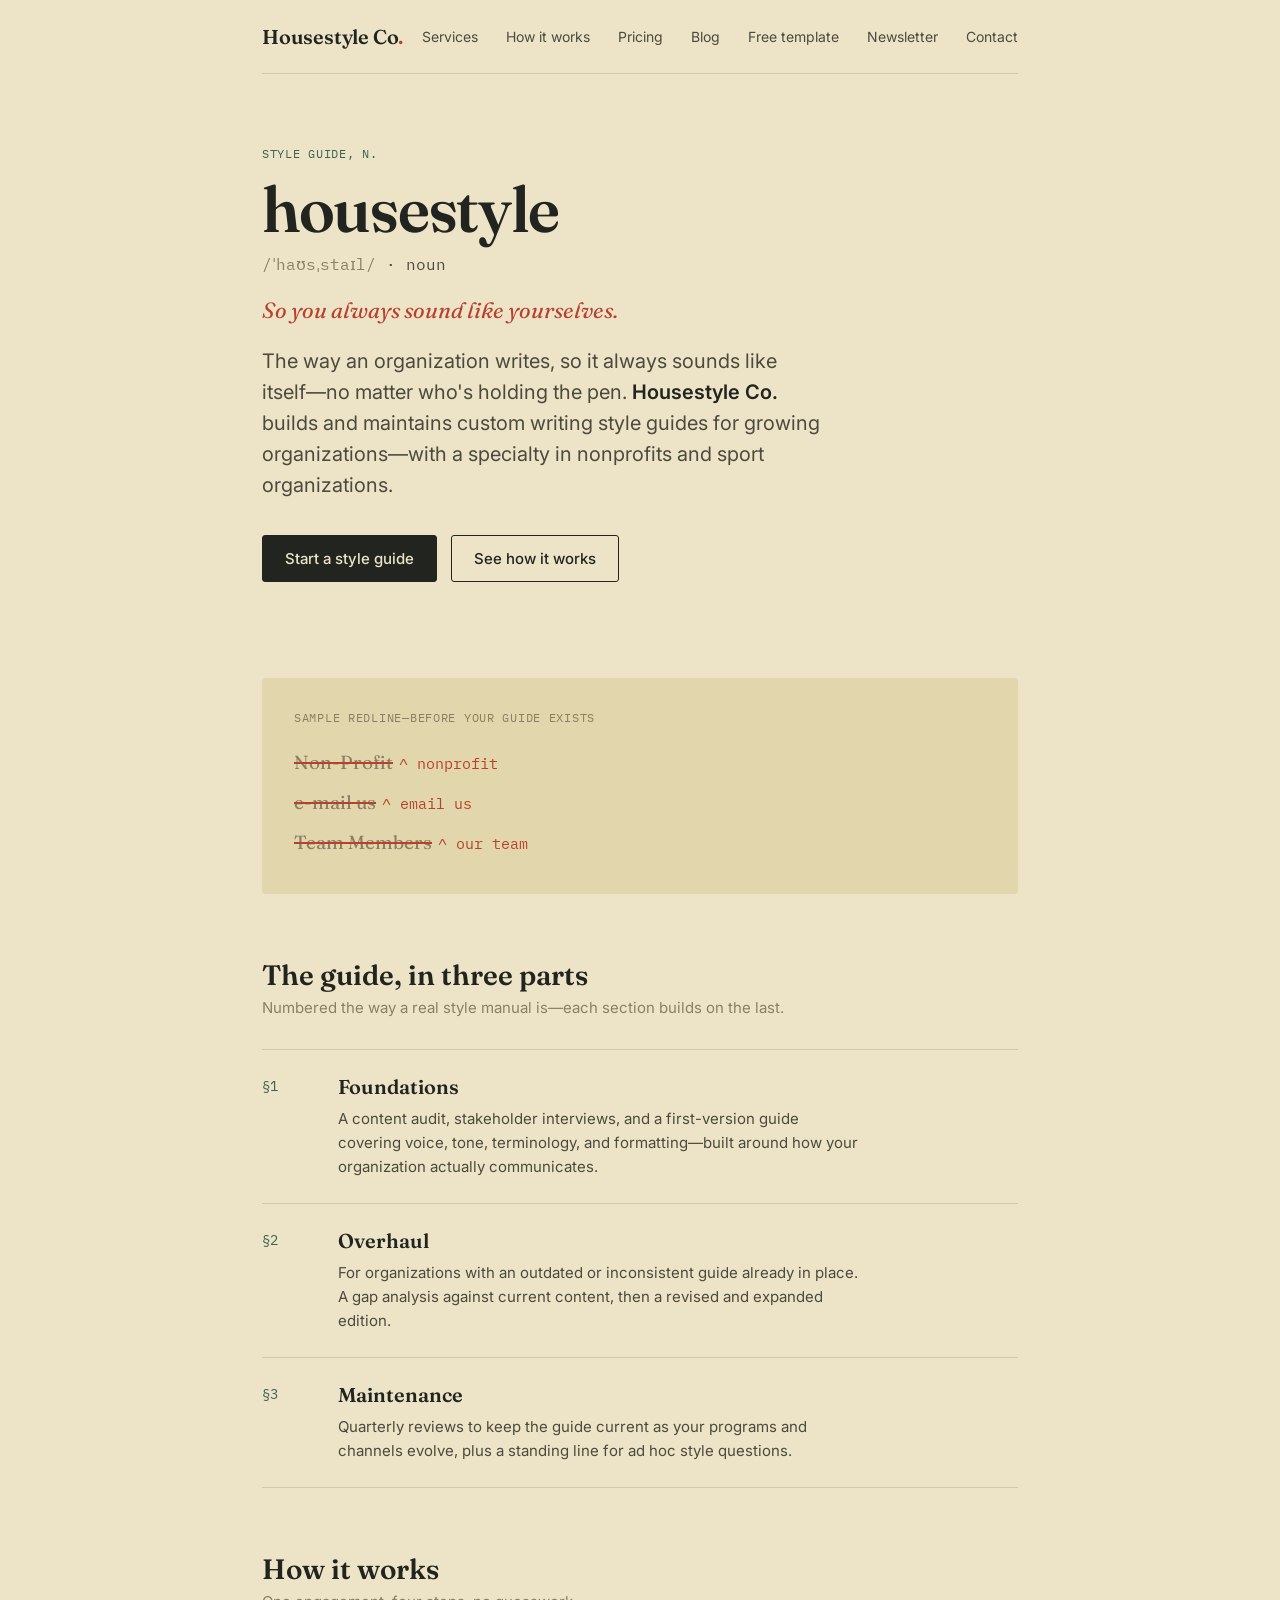
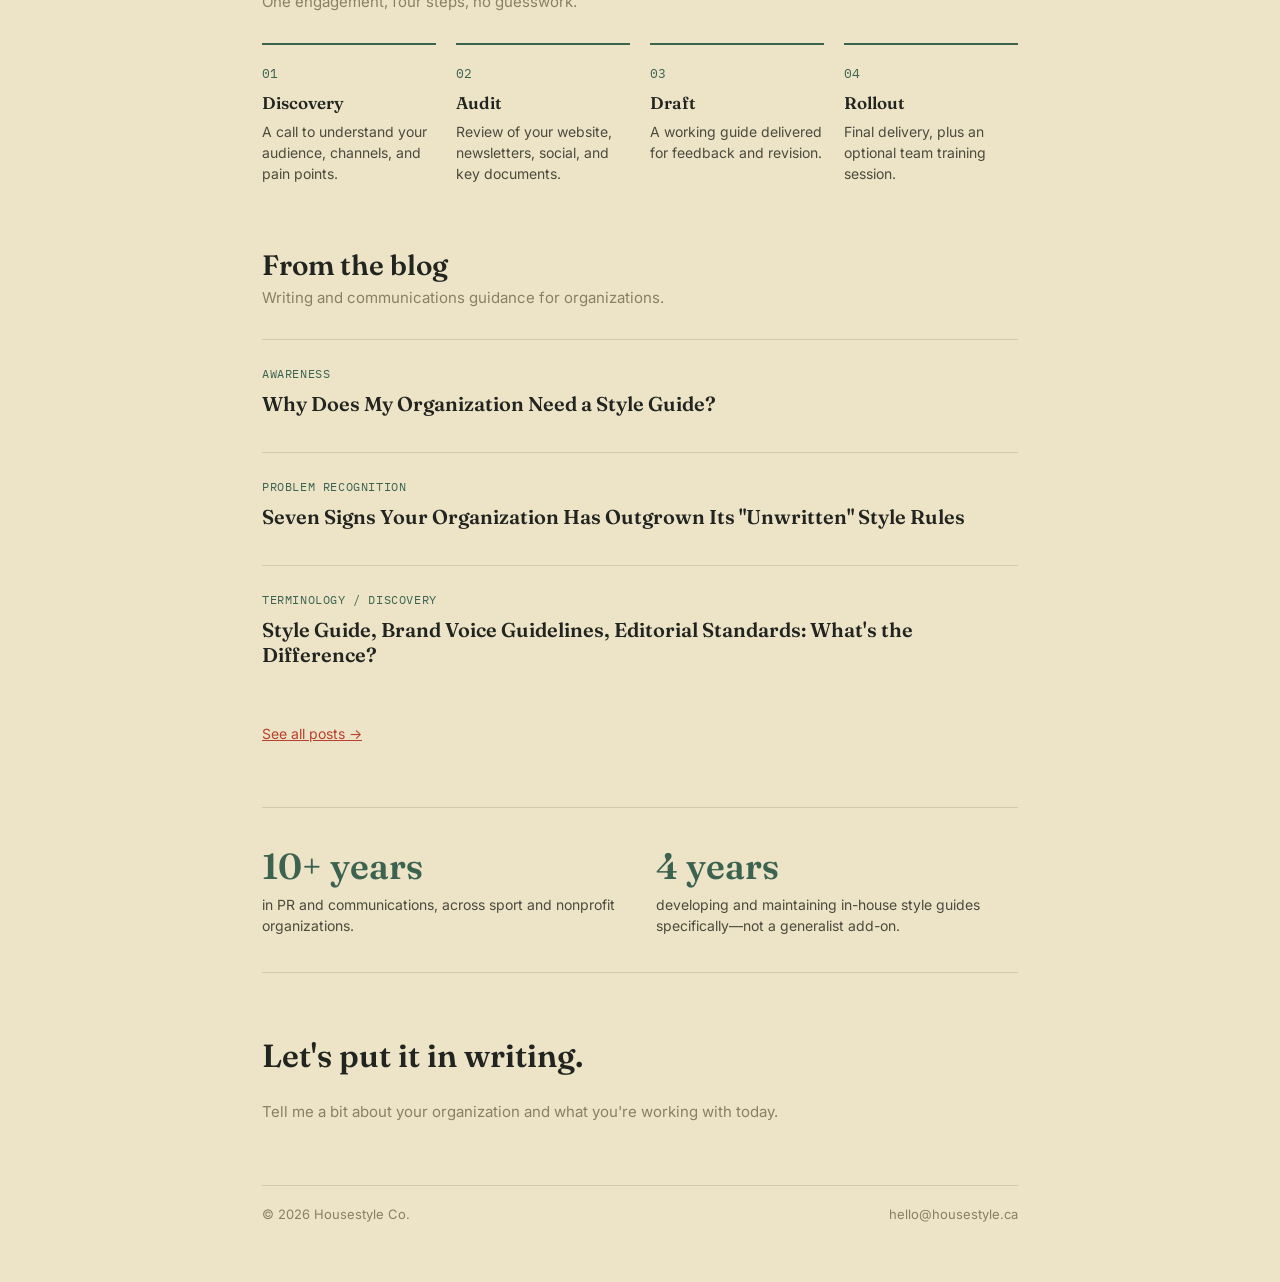
==== commit 6990896c: "Add pricing page and link it from every page's nav - New pricing/index.html: "from" prices for the V" ====
--- a/index.html
+++ b/index.html
@@ -67,6 +67,7 @@
     <div class="navlinks">
       <a href="#services">Services</a>
       <a href="#how-it-works">How it works</a>
+      <a href="pricing/index.html">Pricing</a>
       <a href="blog/index.html">Blog</a>
       <a href="free-template/index.html">Free template</a>
       <a href="https://housestyleca.substack.com" target="_blank" rel="noopener">Newsletter</a>
--- a/style.css
+++ b/style.css
@@ -152,3 +152,34 @@
 .hs-form-wrap input.hs-button:hover{background:var(--ink-soft);}
 .hs-form-wrap .submitted-message{font-family:'Fraunces',serif;font-size:20px;color:var(--stamp);}
 .hs-form-wrap .hs-richtext,.hs-form-wrap .legal-consent-container{font-size:13px;color:var(--muted);}
+
+/* ---- pricing page ---- */
+.navlinks a[aria-current="page"]{color:var(--redline);}
+.price-intro{padding:56px 0 32px;border-bottom:1px solid var(--line);}
+.price-intro .article-title{margin-bottom:14px;}
+.price-intro p{font-size:18px;line-height:1.6;color:var(--ink-soft);max-width:600px;margin:0;}
+.price-intro .price-note{font-family:'IBM Plex Mono',monospace;font-size:12px;text-transform:uppercase;letter-spacing:0.05em;color:var(--muted);margin:22px 0 0;}
+.start-here{margin:48px 0;padding:28px;background:var(--paper-2);border-radius:4px;border-left:3px solid var(--redline);display:grid;grid-template-columns:1fr auto;gap:12px 32px;align-items:start;}
+.start-here .template-cta-title{margin:0 0 8px;}
+.start-here .template-cta-body{margin:0;max-width:520px;}
+.start-here .btn{grid-column:1 / -1;justify-self:start;margin-top:8px;}
+.priced .entry{grid-template-columns:56px 1fr auto;}
+.price{text-align:right;white-space:nowrap;padding-top:2px;}
+.price-from{display:block;font-family:'IBM Plex Mono',monospace;font-size:11px;text-transform:uppercase;letter-spacing:0.06em;color:var(--muted);}
+.price-num{display:block;font-family:'Fraunces',serif;font-size:24px;font-weight:600;color:var(--ink);line-height:1.2;}
+.price-unit{display:block;font-family:'IBM Plex Mono',monospace;font-size:12px;color:var(--stamp);}
+.entry-terms{font-family:'IBM Plex Mono',monospace;font-size:12px;color:var(--stamp);margin:10px 0 0;}
+.addons{margin:64px 0;}
+.addon{display:grid;grid-template-columns:1fr auto;gap:20px;padding:18px 0;border-top:1px solid var(--line);}
+.addon:last-child{border-bottom:1px solid var(--line);}
+.addon-title{font-family:'Fraunces',serif;font-size:18px;font-weight:600;margin:0 0 6px;}
+.addon-body{font-size:14px;line-height:1.55;color:var(--ink-soft);margin:0;max-width:520px;}
+.addon .price-num{font-size:20px;}
+@media(max-width:640px){
+  .priced .entry{grid-template-columns:40px 1fr;}
+  .priced .price{grid-column:2;text-align:left;}
+  .start-here{grid-template-columns:1fr;}
+  .start-here .price{text-align:left;}
+  .addon{grid-template-columns:1fr;gap:8px;}
+  .addon .price{text-align:left;}
+}
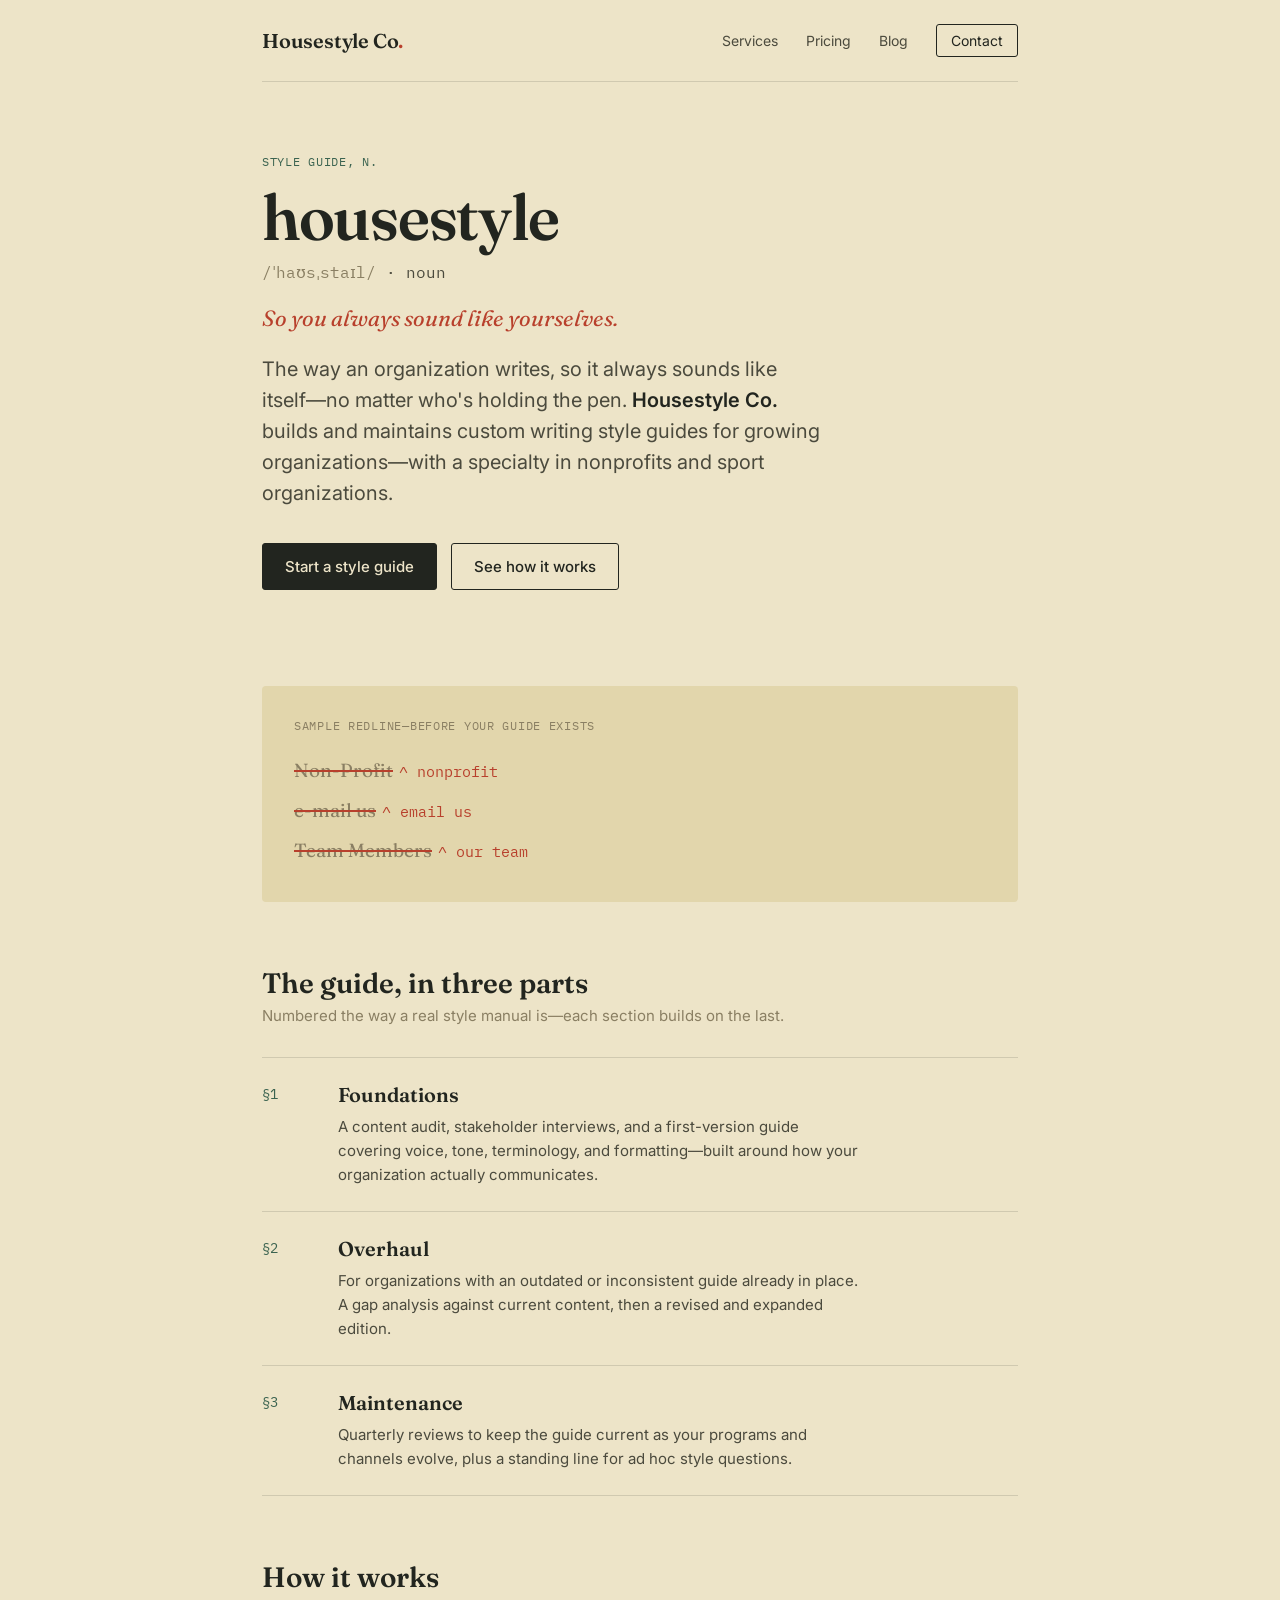
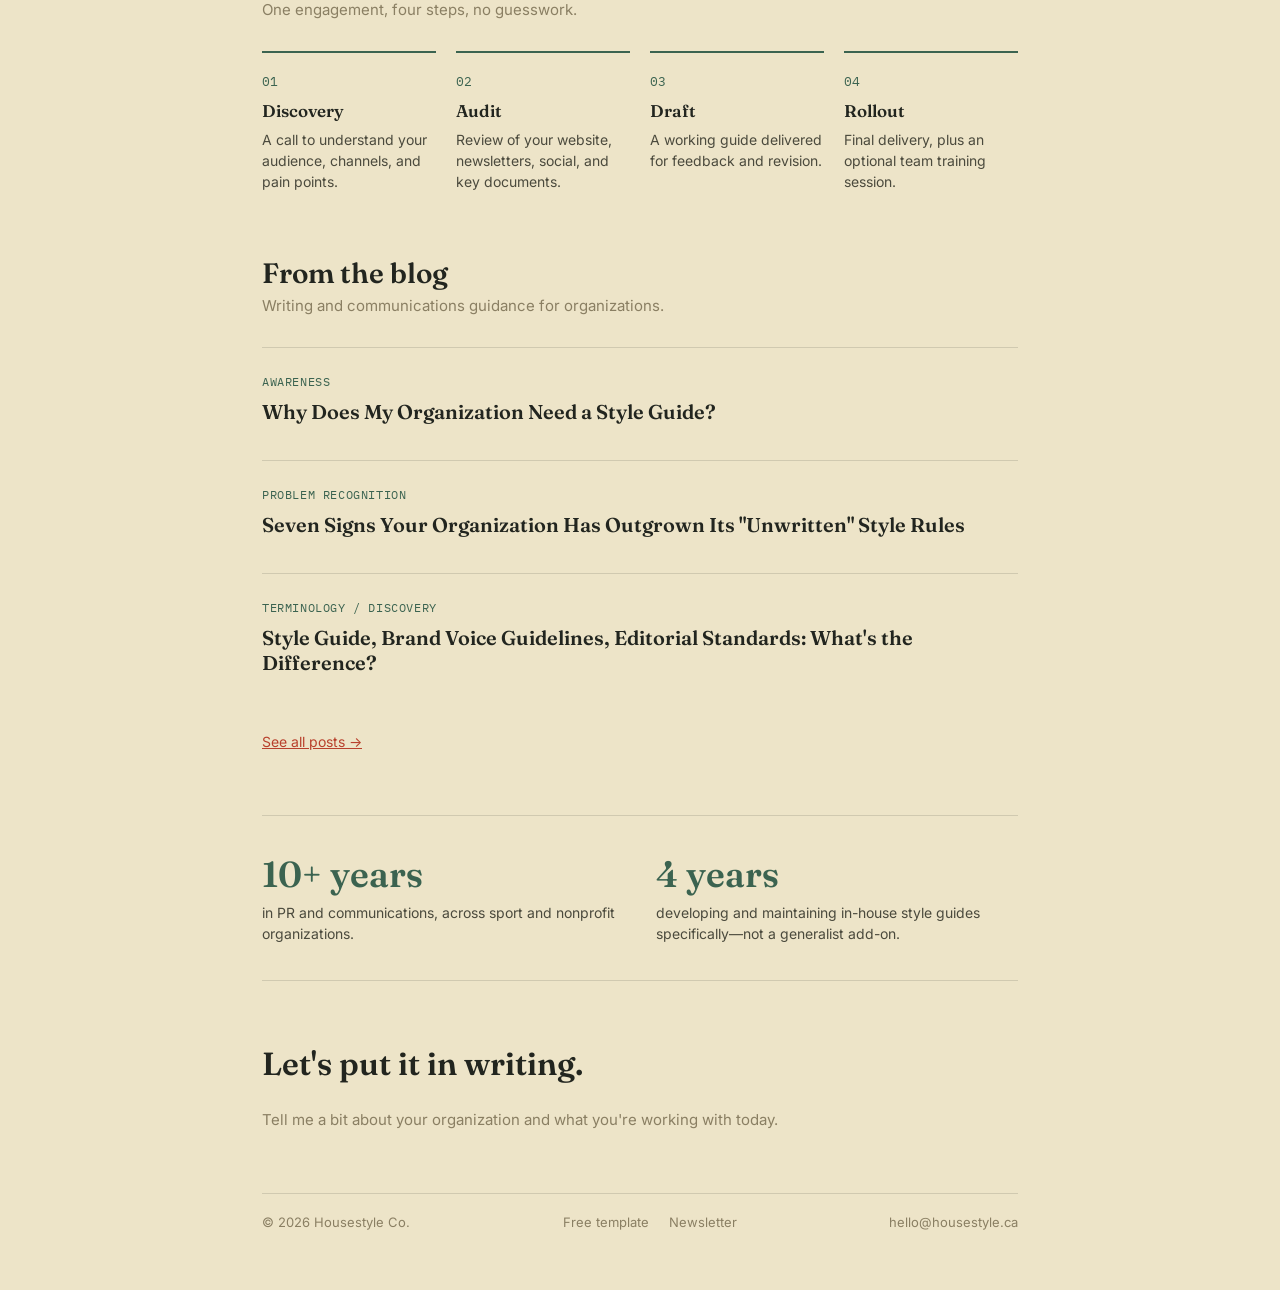
==== commit fa875a54: "Simplify the site nav and move secondary links to the footer - Nav on every page is now Services, Pr" ====
--- a/index.html
+++ b/index.html
@@ -66,12 +66,9 @@
     <a class="wordmark" href="#top">Housestyle Co<span>.</span></a>
     <div class="navlinks">
       <a href="#services">Services</a>
-      <a href="#how-it-works">How it works</a>
       <a href="pricing/index.html">Pricing</a>
       <a href="blog/index.html">Blog</a>
-      <a href="free-template/index.html">Free template</a>
-      <a href="https://housestyleca.substack.com" target="_blank" rel="noopener">Newsletter</a>
-      <a href="#contact">Contact</a>
+      <a class="nav-cta" href="#contact">Contact</a>
     </div>
   </nav>
 
@@ -194,6 +191,7 @@
   <footer>
     <div class="footer-meta">
       <span>&copy; <span id="year"></span> Housestyle Co.</span>
+      <span class="footer-links"><a href="free-template/index.html">Free template</a><a href="https://housestyleca.substack.com" target="_blank" rel="noopener">Newsletter</a></span>
       <span>hello@housestyle.ca</span>
     </div>
   </footer>
--- a/style.css
+++ b/style.css
@@ -23,6 +23,9 @@
 .navlinks{display:flex;gap:28px;font-size:14px;color:var(--ink-soft);}
 .navlinks a{text-decoration:none;}
 .navlinks a:hover{color:var(--redline);}
+.navlinks{align-items:center;}
+.navlinks a.nav-cta{color:var(--ink);border:1px solid var(--ink);border-radius:3px;padding:7px 14px;}
+.navlinks a.nav-cta:hover{background:var(--paper-2);color:var(--ink);}
 
 /* hero: dictionary entry */
 .hero{padding:72px 0 40px;}
@@ -85,6 +88,9 @@
 .contact-form input:focus,.contact-form textarea:focus{outline:2px solid var(--redline);outline-offset:1px;}
 
 footer{padding:0 0 60px;}
+.footer-links{display:flex;gap:20px;}
+.footer-links a{text-decoration:none;}
+.footer-links a:hover{color:var(--redline);}
 .footer-meta{margin-top:16px;padding-top:20px;border-top:1px solid var(--line);font-size:13px;color:var(--muted);display:flex;justify-content:space-between;flex-wrap:wrap;gap:8px;}
 
 /* ---- blog-specific additions ---- */
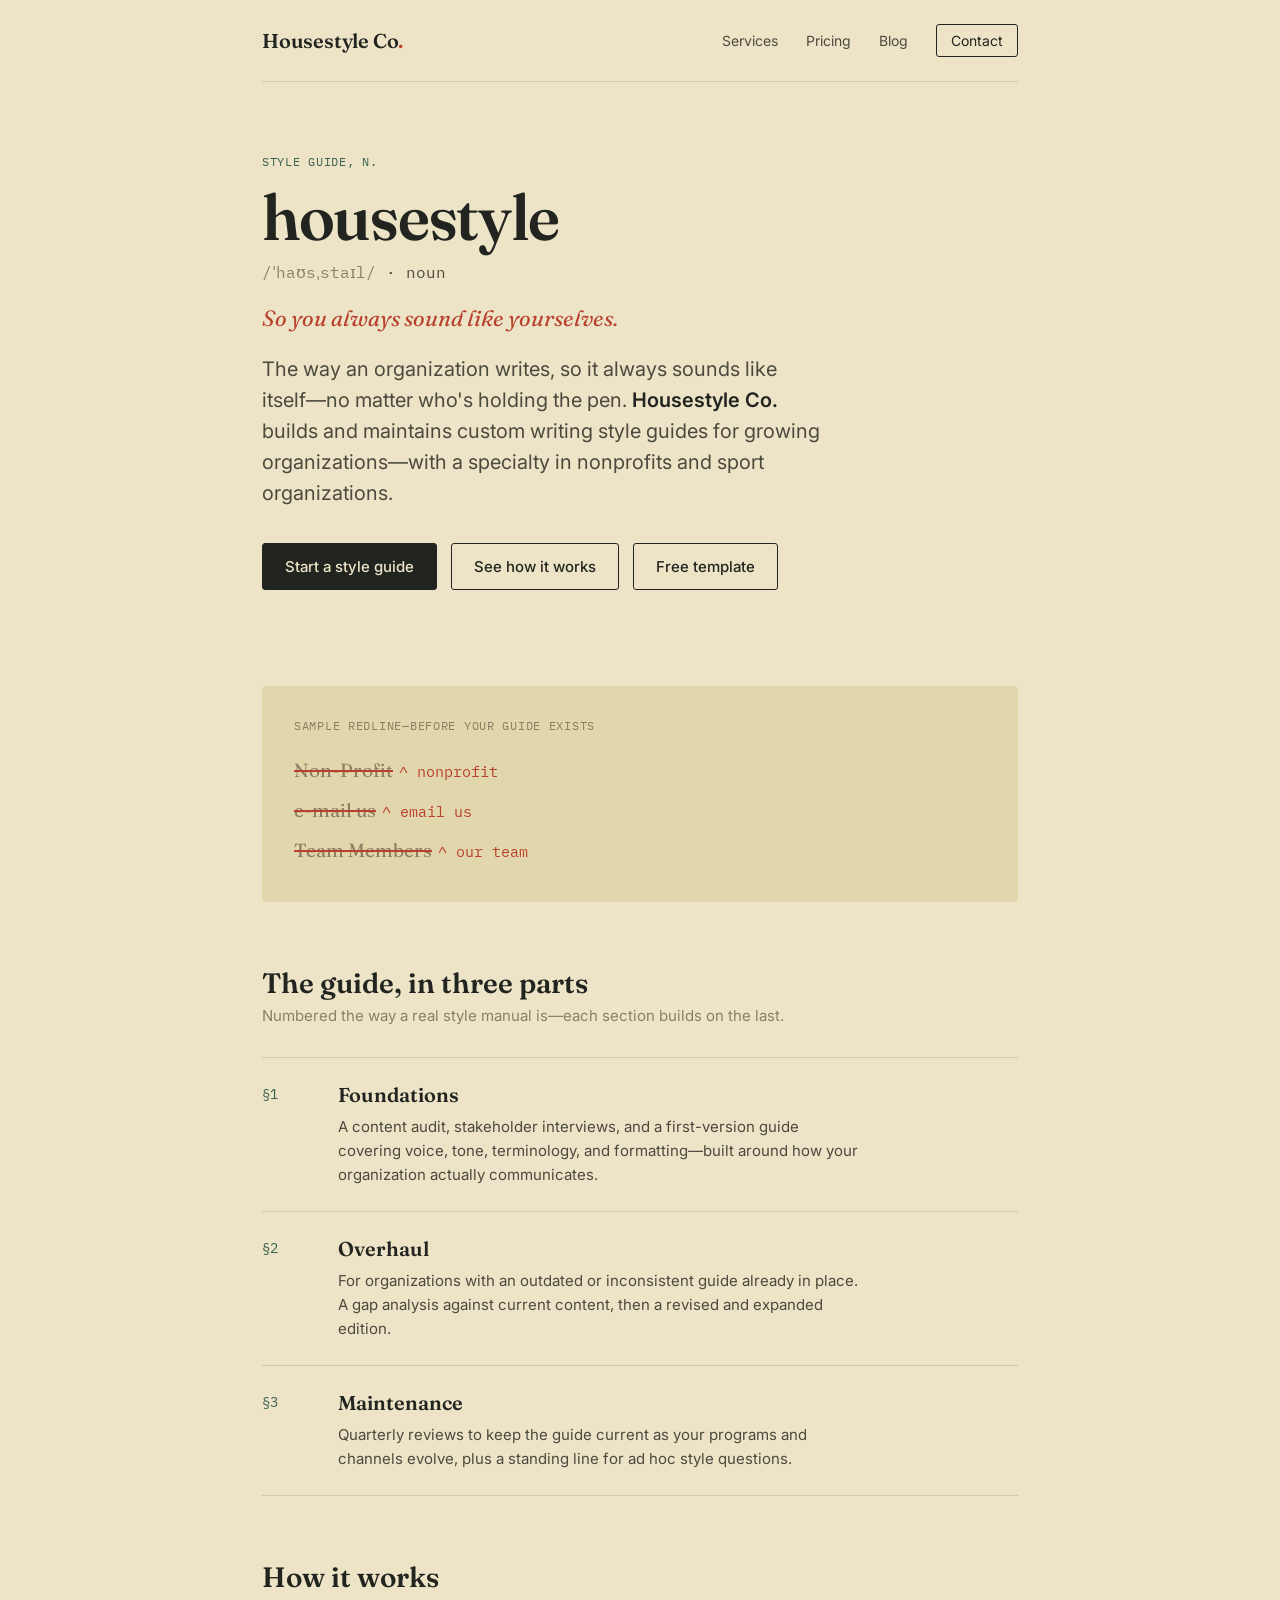
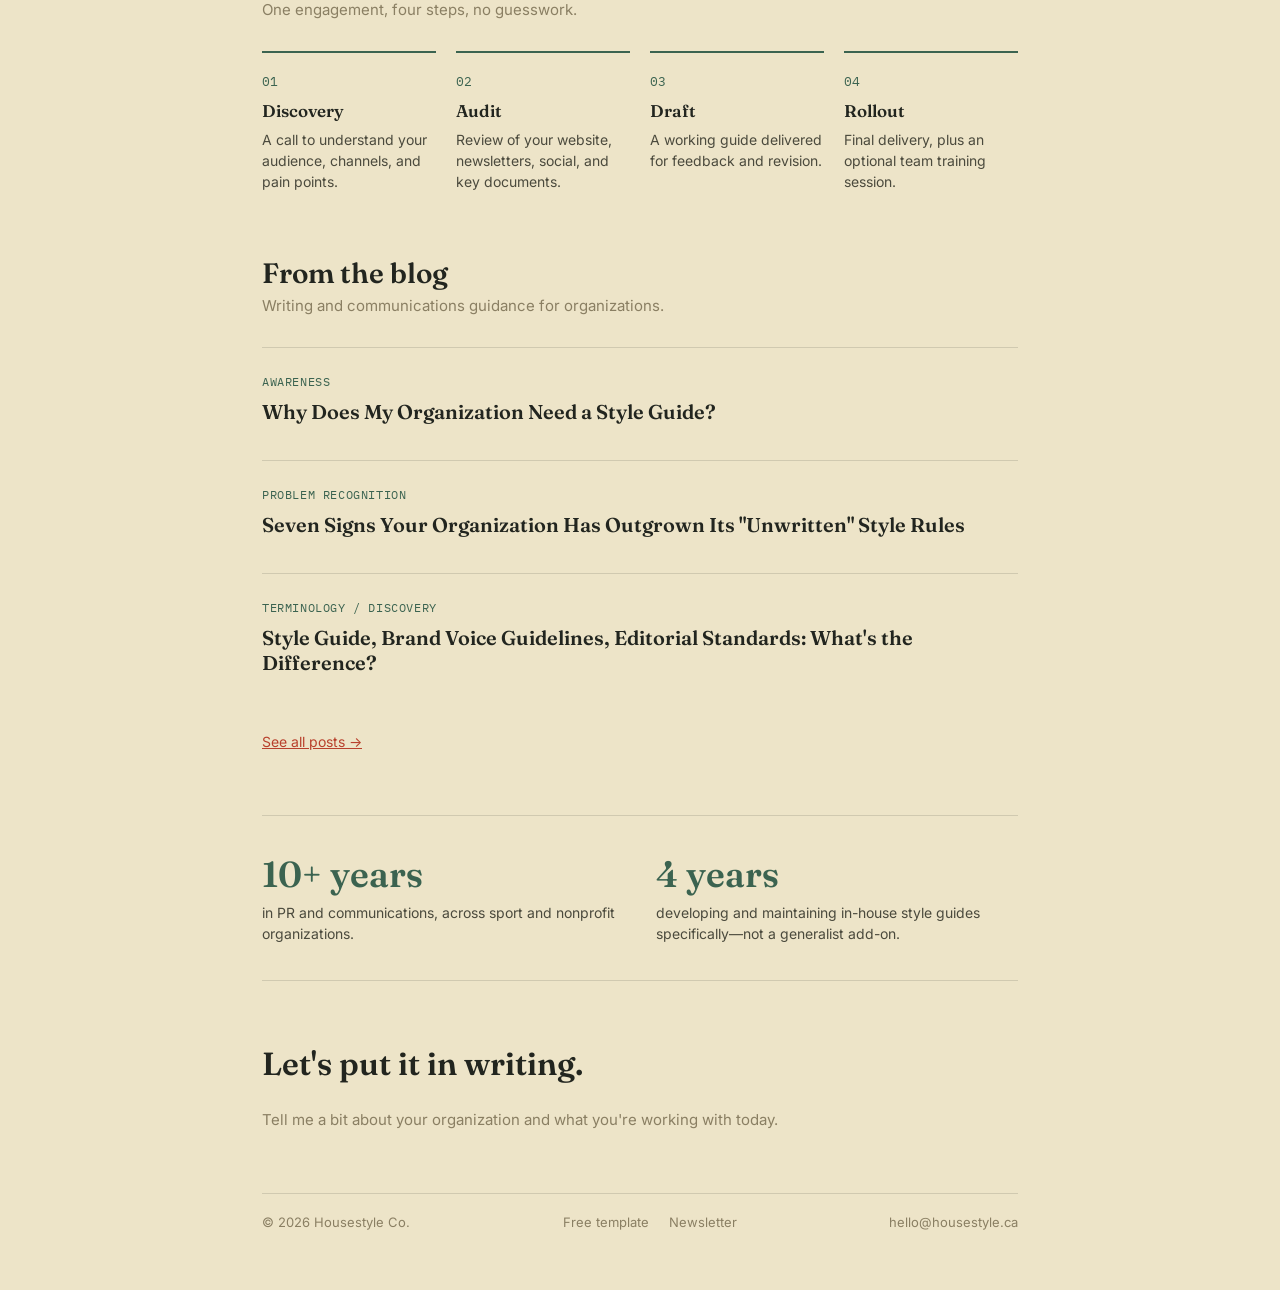
==== commit 01dc1d37: "Add a Free template button to the home page hero Sits beside "See how it works" and links to the fre" ====
--- a/index.html
+++ b/index.html
@@ -85,6 +85,7 @@
     <div class="cta-row">
       <a class="btn btn-primary" href="#contact">Start a style guide</a>
       <a class="btn btn-secondary" href="#how-it-works">See how it works</a>
+      <a class="btn btn-secondary" href="free-template/index.html">Free template</a>
     </div>
   </header>
 
--- a/style.css
+++ b/style.css
@@ -189,3 +189,12 @@
   .addon{grid-template-columns:1fr;gap:8px;}
   .addon .price{text-align:left;}
 }
+
+/* voice check popup (pricing page) */
+.form-dialog{border:none;border-radius:4px;background:var(--paper);color:var(--ink);padding:36px 32px 28px;width:calc(100% - 32px);max-width:520px;max-height:calc(100vh - 48px);overflow:auto;box-shadow:0 20px 60px rgba(34,37,31,0.25);}
+.form-dialog::backdrop{background:rgba(34,37,31,0.55);}
+.dialog-close{position:absolute;top:10px;right:14px;background:none;border:none;font-size:28px;line-height:1;color:var(--ink-soft);cursor:pointer;padding:4px;}
+.dialog-close:hover{color:var(--redline);}
+.dialog-title{font-family:'Fraunces',serif;font-size:26px;font-weight:600;margin:0 0 8px;}
+.dialog-body{font-size:15px;line-height:1.6;color:var(--ink-soft);margin:0;}
+.form-dialog .hs-form-wrap{margin-top:24px;}
